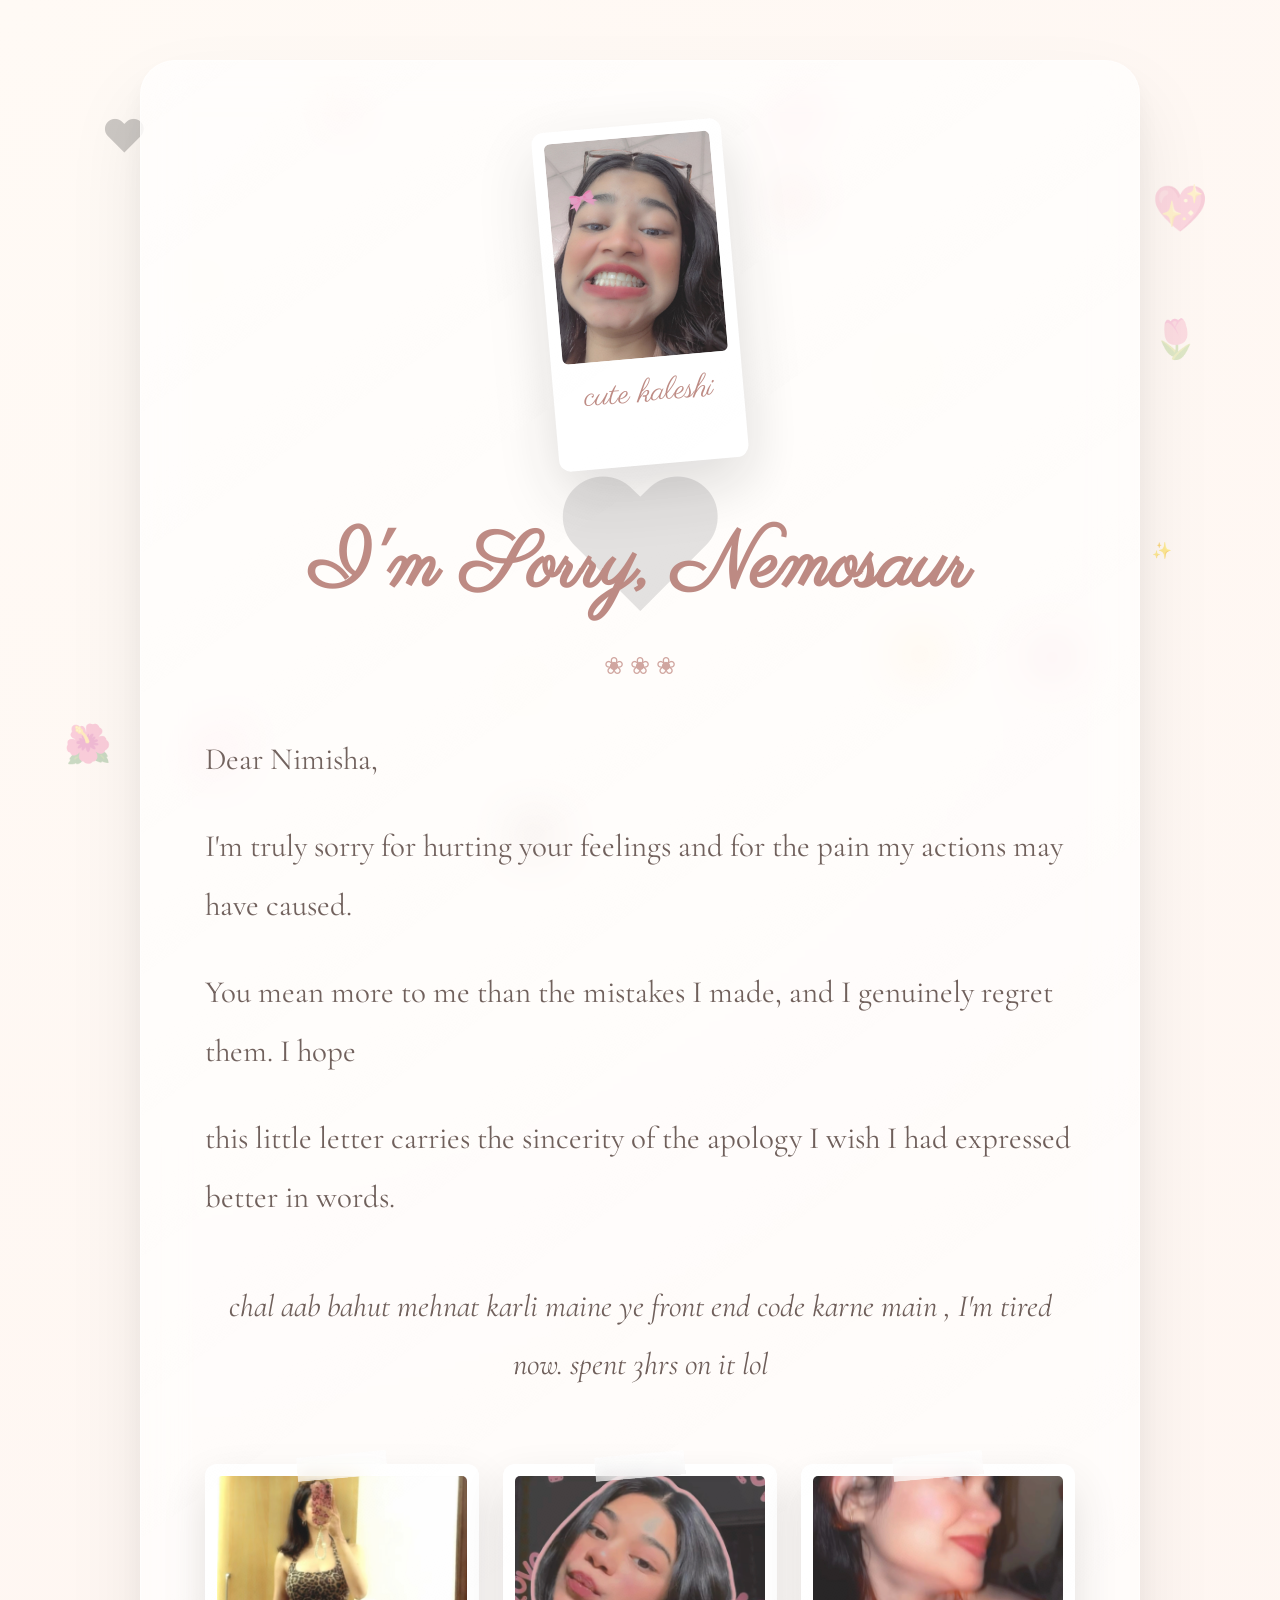
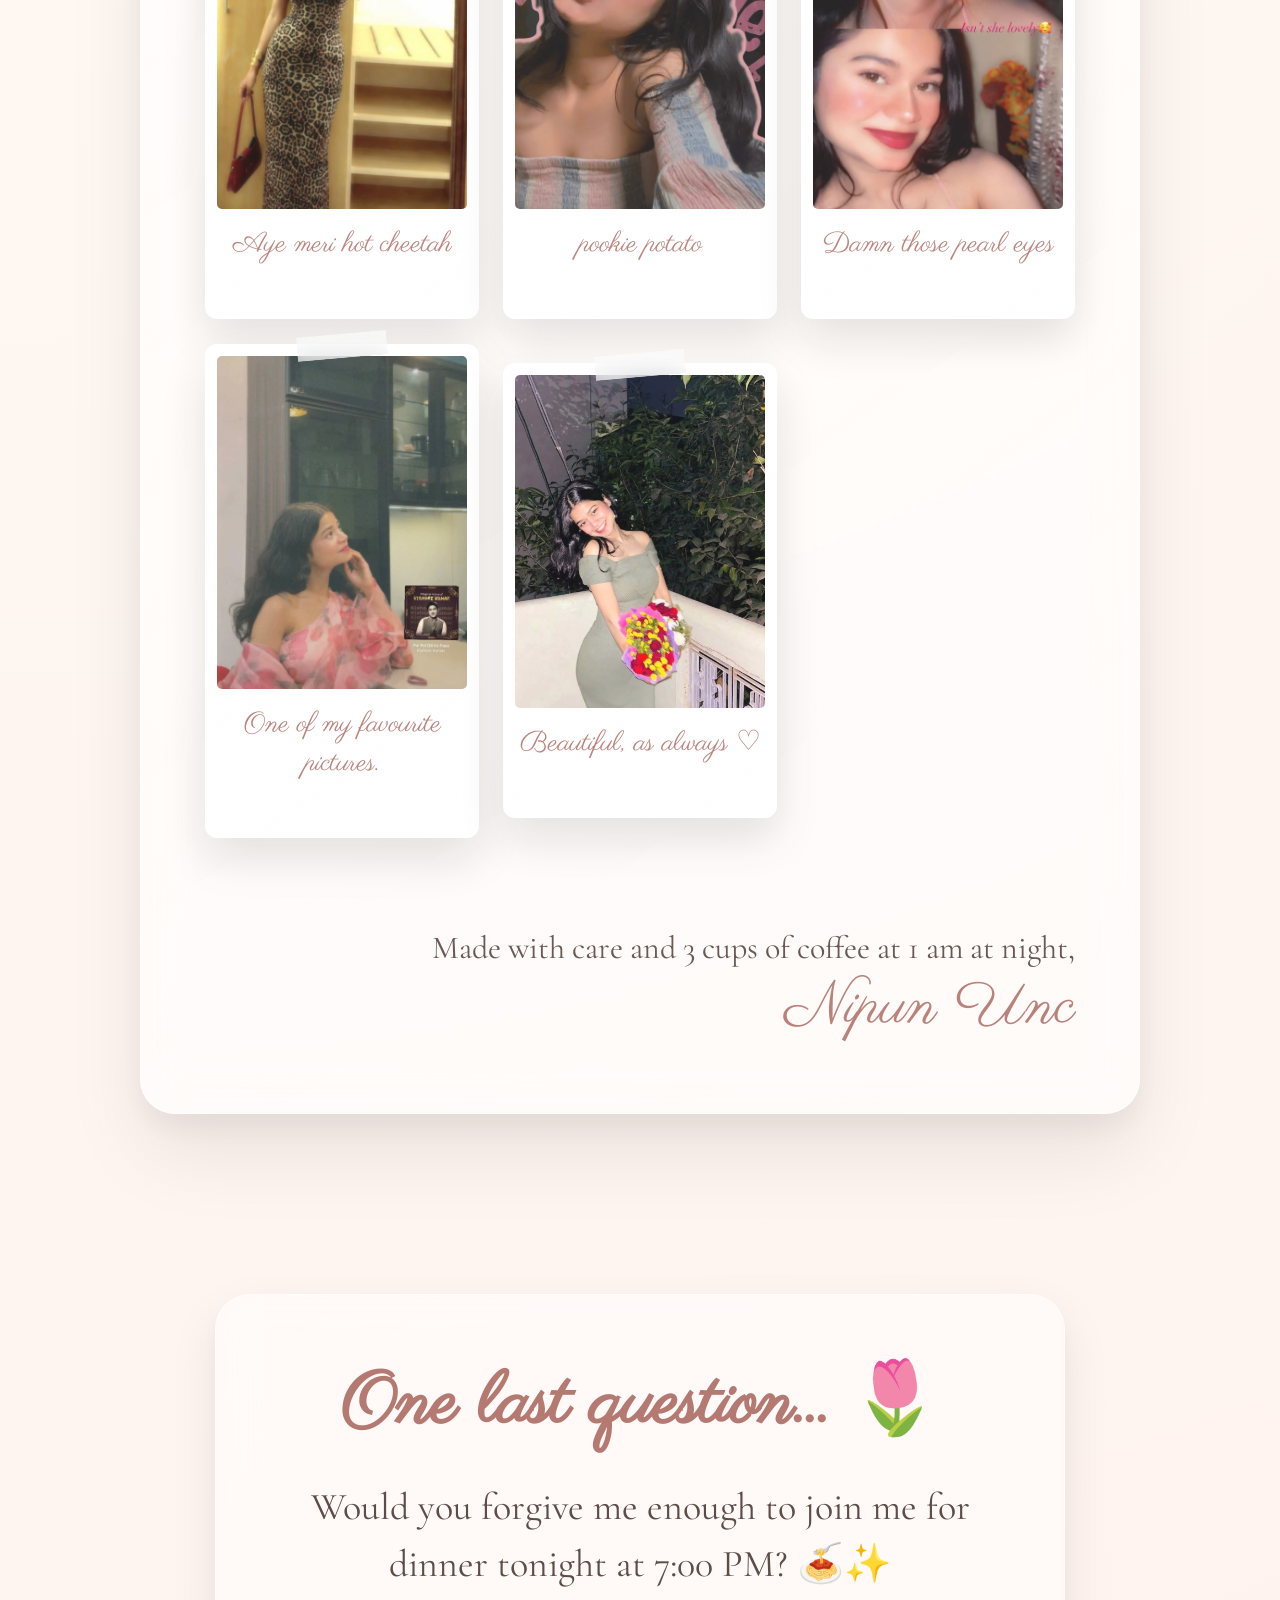
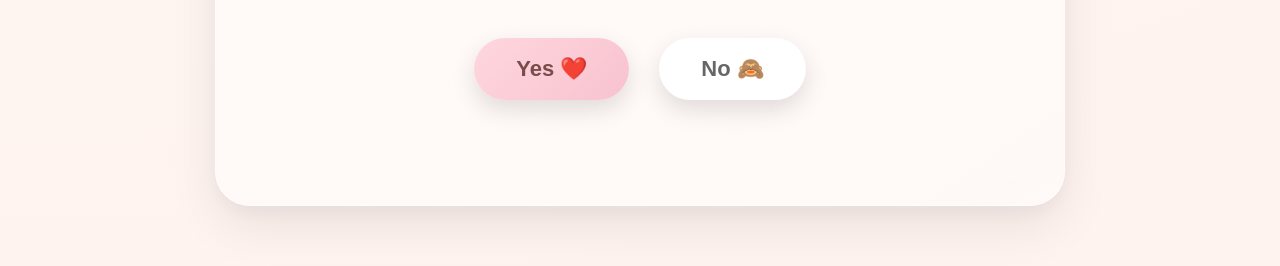
==== index.html @ d3ce477d "Rename Letter.html to index.html" ====
<!DOCTYPE html>
<html lang="en">

<head>
    <meta charset="UTF-8">
    <meta name="viewport" content="width=device-width, initial-scale=1.0">
    <title>I'm Sorry, Nimisha ❤️</title>

    <link rel="stylesheet" href="style.css">

    <!-- Google Fonts -->
    <link rel="preconnect" href="https://fonts.googleapis.com">
    <link rel="preconnect" href="https://fonts.gstatic.com" crossorigin>

    <link
        href="https://fonts.googleapis.com/css2?family=Parisienne&family=Cormorant+Garamond:wght@300;400;500;600&family=Inter:wght@300;400&display=swap"
        rel="stylesheet">
</head>

<body>

    <!-- Floating Hearts -->
    <div class="heart h1">❤️</div>
    <div class="heart h2">💖</div>
    <div class="heart h3">💕</div>
    <div class="heart h4">💗</div>
    <div class="heart h5">💞</div>
    <div class="heart h6">❤️</div>

    <!-- Floating Flowers -->
    <div class="flower f1">🌸</div>
    <div class="flower f2">🌷</div>
    <div class="flower f3">🌺</div>
    <div class="flower f4">🌼</div>
    <div class="flower f5">🌹</div>
    <div class="flower f6">🪷</div>

    <!-- Sparkles -->
    <div class="sparkle s1">✨</div>
    <div class="sparkle s2">✨</div>
    <div class="sparkle s3">✨</div>
    <div class="sparkle s4">✨</div>
    <div class="sparkle s5">✨</div>

    <div class="container">

        <div class="letter-card">

            <!-- Hero Polaroid -->
            <div class="cover-polaroid">
                <img src="photos/photo6.jpg" alt="Cover Photo">
                <span>cute kaleshi</span>
            </div>

            <!-- Animated Title -->
            <div class="title-wrapper">
                <div class="title-heart">❤️</div>
                <h1>I'm Sorry, Nemosaur</h1>
            </div>

            <div class="divider">❀ ❀ ❀</div>

            <!-- Letter -->
            <div class="letter">

                <p>Dear Nimisha,</p>

                <p>
                    I'm truly sorry for hurting your feelings and for the pain my actions may have caused.
                </p>

                <p>
                    You mean more to me than the mistakes I made, and I genuinely regret them. I hope
                </p>

                <p>
                    this little letter carries the sincerity of the apology I wish I had expressed better in words.
                </p>

                <p class="closing">
                    chal aab bahut mehnat karli maine ye front end code karne main , I'm tired now. spent 3hrs on it lol
                </p>

            </div>

            <!-- Memory Gallery -->
            <section class="gallery">

                <div class="photo rotate-left">
                    <div class="tape"></div>
                    <img src="photos/photo1.jpg" alt="Memory 1">
                    <p>Aye meri hot cheetah</p>
                </div>

                <div class="photo rotate-right">
                    <div class="tape"></div>
                    <img src="photos/photo2.jpg" alt="Memory 2">
                    <p>pookie potato</p>
                </div>

                <div class="photo rotate-left">
                    <div class="tape"></div>
                    <img src="photos/photo3.jpg" alt="Memory 3">
                    <p>Damn those pearl eyes</p>
                </div>

                <div class="photo rotate-right">
                    <div class="tape"></div>
                    <img src="photos/photo4.jpg" alt="Memory 4">
                    <p>One of my favourite pictures.</p>
                </div>

                <div class="photo rotate-left">
                    <div class="tape"></div>
                    <img src="photos/photo5.jpg" alt="Memory 5">
                    <p>Beautiful, as always ♡</p>
                </div>

            </section>

            <!-- Signature -->
            <div class="signature">
                <p>Made with care and 3 cups of coffee at 1 am at night,</p>
                <span>Nipun Unc</span>
            </div>

        </div>



    </div>

    <!-- Dinner Invite Section -->
    <section class="dinner-game">
        <h2>One last question... 🌷</h2>
        <p> Would you forgive me enough to join me for dinner tonight at 7:00 PM? 🍝✨ </p>
        <div class="game-buttons">

            <button id="yesBtn">Yes ❤️</button>
            <button id="noBtn">No 🙈</button>
        </div>
        <div id="responseMessage"></div>
    </section>

    <!-- JavaScript Effects -->
    <script>

        // Mouse trail hearts
        // document.addEventListener("mousemove", function(e){

        //     const heart = document.createElement("div");

        //     heart.className = "trail-heart";

        //     const hearts = ["❤️","💕","💖","💗","💞"];

        //     heart.innerHTML = hearts[Math.floor(Math.random() * hearts.length)];

        //     heart.style.left = e.pageX + "px";
        //     heart.style.top = e.pageY + "px";

        //     document.body.appendChild(heart);

        //     setTimeout(() => {
        //         heart.remove();
        //     }, 1500);

        // });


        // Stagger photo animations
        window.addEventListener("load", () => {

            const photos = document.querySelectorAll(".photo");

            photos.forEach((photo, index) => {
                photo.style.animationDelay = `${index * 0.35}s`;
            });

        });


        // Floating sparkles
        setInterval(() => {

            const sparkle = document.createElement("div");

            sparkle.className = "dynamic-sparkle";
            sparkle.innerHTML = "✨";

            sparkle.style.left = Math.random() * window.innerWidth + "px";
            sparkle.style.top = window.innerHeight + "px";

            sparkle.style.fontSize = (15 + Math.random() * 25) + "px";

            document.body.appendChild(sparkle);

            setTimeout(() => {
                sparkle.remove();
            }, 6000);

        }, 500);


        // Random floating hearts
        setInterval(() => {

            const heart = document.createElement("div");

            heart.className = "floating-heart";
            heart.innerHTML = "💖";

            heart.style.left = Math.random() * window.innerWidth + "px";
            heart.style.fontSize = (20 + Math.random() * 30) + "px";

            document.body.appendChild(heart);

            setTimeout(() => {
                heart.remove();
            }, 8000);

        }, 1200);


        // Random floating flowers
        setInterval(() => {

            const flower = document.createElement("div");

            flower.className = "floating-flower";

            const flowers = ["🌸", "🌷", "🌹", "🌺", "🪷", "🌼"];

            flower.innerHTML = flowers[Math.floor(Math.random() * flowers.length)];

            flower.style.left = Math.random() * window.innerWidth + "px";
            flower.style.fontSize = (20 + Math.random() * 25) + "px";

            document.body.appendChild(flower);

            setTimeout(() => {
                flower.remove();
            }, 10000);

        }, 1500);


        const noBtn = document.getElementById("noBtn");
        const yesBtn = document.getElementById("yesBtn");
        const response = document.getElementById("responseMessage");
        const dinnerGame = document.querySelector(".dinner-game");

        let yesScale = 1;

        const noMessages = [
            "Are you sure? 🥺",
            "Think again 😭",
            "The pasta is innocent 🍝",
            "Nice try 😌",
            "Almost got me 👀",
            "Nope 😭",
            "The answer is somewhere else ❤️"
        ];

        noBtn.addEventListener("mouseenter", () => {

            const gameRect = dinnerGame.getBoundingClientRect();

            const btnWidth = noBtn.offsetWidth;
            const btnHeight = noBtn.offsetHeight;

            const randomX = Math.random() * (gameRect.width - btnWidth - 40);
            const randomY = Math.random() * (gameRect.height - btnHeight - 40);

            noBtn.style.position = "absolute";
            noBtn.style.left = randomX + "px";
            noBtn.style.top = randomY + "px";

            const randomMessage =
                noMessages[Math.floor(Math.random() * noMessages.length)];

            noBtn.innerHTML = randomMessage;

            yesScale += 0.15;

            yesBtn.style.transform = `scale(${yesScale})`;

            if (yesScale > 2.2) {
                yesBtn.innerHTML = "YES ❤️🍝";
            }

            if (yesScale > 3) {
                yesBtn.innerHTML = "CLICK ME 😭❤️";
            }
        });

        yesBtn.addEventListener("click", () => {

            response.innerHTML = `
        <div style="
            font-family:Parisienne;
            font-size:clamp(42px,5vw,64px);
            color:#b47a72;
            line-height:1.4;
        ">
            Yay! ❤️<br>
            Dinner tonight at 7:00 PM it is 🍝✨
        </div>
    `;

            document.querySelector(".game-buttons").style.display = "none";
        });



    </script>

</body>

</html>
---- style.css ----
:root {
    --cream: #fffaf5;
    --beige: #f8efe9;
    --pink: #f6d8dc;
    --accent: #b47a72;
    --text: #5e4c47;
    --shadow: rgba(0, 0, 0, .12);
}

* {
    margin: 0;
    padding: 0;
    box-sizing: border-box;
}

html {
    scroll-behavior: smooth;
}

body {
    min-height: 100vh;
    padding: 60px 20px;
    overflow-x: hidden;
    font-family: 'Inter', sans-serif;

    background:
        radial-gradient(circle at top left, #fffaf5, #fef3ef),
        linear-gradient(135deg, #fffaf7, #fdf0eb);

    position: relative;
}

/* Paper texture */
body::before {
    content: "";
    position: fixed;
    inset: 0;
    background:
        radial-gradient(rgba(255, 255, 255, .4) 1px, transparent 1px);
    background-size: 16px 16px;
    opacity: .25;
    pointer-events: none;
    z-index: -1;
}

/* Main Container */
.container {
    display: flex;
    justify-content: center;
    align-items: center;
}

.letter-card {
    width: 100%;
    max-width: 1000px;
    padding: 90px 60px;
    border-radius: 35px;

    background: rgba(255, 255, 255, .58);
    backdrop-filter: blur(22px);

    border: 1px solid rgba(255, 255, 255, .55);

    box-shadow:
        0 40px 80px rgba(0, 0, 0, .08),
        0 15px 30px rgba(0, 0, 0, .05);

    position: relative;
    overflow: hidden;

    animation:
        fadeUp 1.3s ease,
        breathing 8s ease-in-out infinite;
}

/* Shimmer */
.letter-card::after {
    content: '';
    position: absolute;
    top: -200%;
    left: -200%;
    width: 400%;
    height: 400%;

    background:
        linear-gradient(120deg,
            transparent,
            rgba(255, 255, 255, .15),
            transparent);

    transform: rotate(25deg);

    animation: shimmer 12s linear infinite;
}

@keyframes shimmer {
    from {
        transform:
            translateX(-100%) rotate(25deg);
    }

    to {
        transform:
            translateX(100%) rotate(25deg);
    }
}

@keyframes breathing {

    0%,
    100% {
        transform: scale(1);
    }

    50% {
        transform: scale(1.01);
    }
}

.cover-polaroid {
    width: 190px;
    margin: auto;
    padding: 12px 12px 50px;

    background: white;
    border-radius: 12px;

    box-shadow:
        0 25px 60px rgba(0, 0, 0, .15);

    transform: rotate(-5deg);

    animation: coverFloat 6s ease-in-out infinite;
}

.cover-polaroid img {
    width: 100%;
    height: 240px;
    object-fit: cover;
    border-radius: 6px;
}

.cover-polaroid span {
    display: block;
    text-align: center;
    margin-top: 14px;
    font-family: 'Parisienne', cursive;
    font-size: 32px;
    color: var(--accent);
}

@keyframes coverFloat {

    0%,
    100% {
        transform:
            rotate(-5deg) translateY(0);
    }

    50% {
        transform:
            rotate(-5deg) translateY(-18px);
    }
}

/* Title */

.title-wrapper {
    position: relative;
    display: flex;
    justify-content: center;
    align-items: center;
}

.title-heart {
    position: absolute;
    font-size: 180px;
    opacity: .12;
    z-index: -1;
    animation: heartbeat 2s infinite;
}

h1 {
    text-align: center;
    margin-top: 50px;

    font-size: 78px;

    font-family: 'Parisienne', cursive;

    color: var(--accent);

    animation: titleReveal 2s ease;
}

@keyframes titleReveal {
    from {
        opacity: 0;
        letter-spacing: 18px;
        transform: translateY(40px);
    }

    to {
        opacity: 1;
        letter-spacing: normal;
        transform: translateY(0);
    }
}

@keyframes heartbeat {

    0%,
    100% {
        transform: scale(1);
    }

    20% {
        transform: scale(1.15);
    }

    40% {
        transform: scale(1);
    }

    60% {
        transform: scale(1.25);
    }

    80% {
        transform: scale(1);
    }
}

.divider {
    text-align: center;
    margin: 30px 0 50px;
    color: #ca9a93;
    font-size: 24px;
}

/* Letter */

.letter {
    font-family: 'Cormorant Garamond', serif;
    font-size: 31px;
    line-height: 1.9;
    color: var(--text);
}

.letter p {
    margin-bottom: 28px;
}

.closing {
    text-align: center;
    font-style: italic;
    margin-top: 50px;
}

/* Gallery */

.gallery {
    margin-top: 110px;
    display: flex;
    flex-wrap: wrap;
    justify-content: center;
    gap: 50px;
}

.photo {
    width: 260px;
    padding: 12px 12px 55px;

    background: white;
    border-radius: 12px;

    position: relative;

    box-shadow:
        0 20px 45px rgba(0, 0, 0, .12);

    transform-style: preserve-3d;
    perspective: 1000px;

    opacity: 0;

    animation:
        photoEntry 1s forwards,
        float 5s ease-in-out infinite;
}

.photo img {
    width: 100%;
    height: 320px;
    object-fit: cover;
    border-radius: 5px;
}

.photo p {
    text-align: center;
    margin-top: 16px;

    font-family: 'Parisienne', cursive;
    font-size: 28px;
    color: var(--accent);
}

.rotate-left {
    transform: rotate(-8deg);
}

.rotate-right {
    transform: rotate(8deg);
}

.photo:hover {
    transform:
        rotateY(15deg) rotateX(8deg) scale(1.1) translateY(-20px);

    z-index: 100;

    box-shadow:
        0 45px 80px rgba(0, 0, 0, .25);
}

.tape {
    position: absolute;
    width: 90px;
    height: 24px;

    background:
        rgba(255, 255, 255, .6);

    top: -10px;
    left: 50%;

    transform:
        translateX(-50%) rotate(-5deg);

    backdrop-filter: blur(10px);
}

@keyframes photoEntry {
    from {
        opacity: 0;
        transform:
            translateY(80px) scale(.8);
    }

    to {
        opacity: 1;
        transform:
            translateY(0) scale(1);
    }
}

@keyframes float {

    0%,
    100% {
        transform: translateY(0);
    }

    50% {
        transform: translateY(-12px);
    }
}

/* Signature */

.signature {
    margin-top: 90px;
    text-align: right;
}

.signature p {
    font-family: 'Cormorant Garamond', serif;
    font-size: 32px;
    color: var(--text);
}

.signature span {
    font-family: 'Parisienne', cursive;
    font-size: 60px;
    color: var(--accent);
}

/* Fixed Hearts */

.heart {
    position: fixed;
    opacity: .2;
    font-size: 45px;
    animation: pulse 4s infinite;
    pointer-events: none;
}

.h1 {
    left: 8%;
    top: 12%;
}

.h2 {
    left: 90%;
    top: 20%;
}

.h3 {
    left: 15%;
    top: 80%;
}

.h4 {
    left: 80%;
    top: 70%;
}

.h5 {
    left: 60%;
    top: 10%;
}

.h6 {
    left: 40%;
    top: 90%;
}

@keyframes pulse {

    0%,
    100% {
        transform: scale(1);
    }

    50% {
        transform: scale(1.3);
    }
}

/* Fixed Flowers */

.flower {
    position: fixed;
    opacity: .25;
    font-size: 38px;
    pointer-events: none;
    animation: flowerSpin 12s linear infinite;
}

.f1 {
    top: 10%;
    left: 25%;
}

.f2 {
    top: 35%;
    left: 90%;
}

.f3 {
    top: 80%;
    left: 5%;
}

.f4 {
    top: 70%;
    left: 70%;
}

.f5 {
    top: 20%;
    left: 60%;
}

.f6 {
    top: 90%;
    left: 40%;
}

@keyframes flowerSpin {
    from {
        transform: rotate(0deg);
    }

    to {
        transform: rotate(360deg);
    }
}

/* Sparkles */

.sparkle {
    position: fixed;
    opacity: .5;
    animation: sparklePulse 3s infinite;
    pointer-events: none;
}

.s1 {
    left: 15%;
    top: 30%;
}

.s2 {
    left: 70%;
    top: 40%;
}

.s3 {
    left: 90%;
    top: 60%;
}

.s4 {
    left: 40%;
    top: 75%;
}

.s5 {
    left: 25%;
    top: 10%;
}

@keyframes sparklePulse {

    0%,
    100% {
        transform: scale(.5);
        opacity: .2;
    }

    50% {
        transform: scale(1.6);
        opacity: 1;
    }
}

/* JS Generated Elements */

.trail-heart {
    position: absolute;
    pointer-events: none;
    transform: translate(-50%, -50%);
    z-index: 99999;
    animation: heartTrail 1.5s linear forwards;
}

@keyframes heartTrail {
    from {
        opacity: 1;
    }

    to {
        opacity: 0;
        transform:
            translate(-50%, -180px) scale(2) rotate(180deg);
    }
}

.floating-heart {
    position: fixed;
    bottom: -60px;
    pointer-events: none;
    animation: floatHeart 8s linear forwards;
}

@keyframes floatHeart {
    from {
        opacity: 0;
        transform: translateY(0) rotate(0deg);
    }

    20% {
        opacity: 1;
    }

    to {
        opacity: 0;
        transform:
            translateY(-120vh) translateX(120px) rotate(360deg);
    }
}

.floating-flower {
    position: fixed;
    bottom: -60px;
    pointer-events: none;
    animation: flowerRise 10s linear forwards;
}

@keyframes flowerRise {
    from {
        opacity: 0;
    }

    20% {
        opacity: 1;
    }

    to {
        opacity: 0;
        transform:
            translateY(-120vh) translateX(-100px) rotate(720deg);
    }
}

.dynamic-sparkle {
    position: fixed;
    pointer-events: none;
    animation: sparkleRise 6s linear forwards;
}

@keyframes sparkleRise {
    from {
        opacity: 0;
        transform: scale(.5);
    }

    20% {
        opacity: 1;
    }

    to {
        opacity: 0;
        transform:
            translateY(-120vh) scale(2) rotate(360deg);
    }
}

@keyframes fadeUp {
    from {
        opacity: 0;
        transform: translateY(40px);
    }

    to {
        opacity: 1;
        transform: translateY(0);
    }
}

/* Mobile */

@media(max-width:768px) {

    .letter-card {
        padding: 55px 28px;
    }

    h1 {
        font-size: 52px;
    }

    .title-heart {
        font-size: 120px;
    }

    .letter {
        font-size: 24px;
    }

    .gallery {
        gap: 30px;
    }

    .photo {
        width: 100%;
        max-width: 300px;
    }

    .signature span {
        font-size: 46px;
    }
}

```css
/* =========================================
   UNIVERSAL MOBILE OPTIMIZATION
========================================= */

html {
    -webkit-text-size-adjust: 100%;
    text-size-adjust: 100%;
}

body {
    min-height: 100dvh;
    overflow-x: hidden;
}

/* Fluid typography */

h1 {
    font-size: clamp(42px, 9vw, 78px);
}

.title-heart {
    font-size: clamp(100px, 28vw, 180px);
}

.letter {
    font-size: clamp(22px, 4vw, 31px);
}

.signature p {
    font-size: clamp(24px, 4vw, 32px);
}

.signature span {
    font-size: clamp(40px, 8vw, 60px);
}

/* Prevent horizontal scrolling */

img {
    max-width: 100%;
    display: block;
}

/* Responsive letter card */

.letter-card {
    width: min(100%, 1000px);
    padding: clamp(28px, 5vw, 90px);
    border-radius: clamp(20px, 4vw, 35px);
}

/* Responsive cover image */

.cover-polaroid {
    width: min(75vw, 190px);
}

.cover-polaroid img {
    height: auto;
    aspect-ratio: 3/4;
}

/* Responsive gallery */

.gallery {
    display: grid;
    grid-template-columns:
        repeat(auto-fit, minmax(220px, 1fr));
    gap: 24px;
    margin-top: 70px;
}

.photo {
    width: 100%;
    max-width: 320px;
    margin: auto;
}

.photo img {
    aspect-ratio: 3/4;
    height: auto;
}

/* Disable expensive hover effects on touch devices */

@media (hover:none) {

    .photo:hover {
        transform: none;
        box-shadow:
            0 20px 45px rgba(0, 0, 0, .12);
    }
}

/* Small phones */

@media (max-width:480px) {

    body {
        padding: 20px 12px;
    }

    .letter-card {
        padding: 30px 18px;
    }

    .divider {
        margin: 20px 0 30px;
    }

    .gallery {
        grid-template-columns: 1fr;
        gap: 20px;
    }

    .heart,
    .flower,
    .sparkle {
        font-size: 24px;
    }

    .cover-polaroid {
        width: 160px;
    }
}

/* Tablets */

@media (min-width:768px) and (max-width:1024px) {

    .gallery {
        grid-template-columns:
            repeat(2, 1fr);
    }
}

/* Reduce animation load on mobile */

@media (max-width:768px) {

    .heart {
        animation-duration: 6s;
    }

    .flower {
        animation-duration: 16s;
    }

    .sparkle {
        animation-duration: 5s;
    }

    .floating-heart,
    .floating-flower,
    .dynamic-sparkle {
        animation-duration: 10s;
    }
}

/* Respect accessibility settings */

@media (prefers-reduced-motion: reduce) {

    *,
    *::before,
    *::after {
        animation: none !important;
        transition: none !important;
    }
}

/* ==========================
   DINNER GAME SECTION
========================== */

.dinner-game {
    margin-top: 180px;
    padding: 60px 40px;

    width: 100%;
    max-width: 850px;

    margin-left: auto;
    margin-right: auto;

    display: flex;
    flex-direction: column;
    align-items: center;
    justify-content: center;

    text-align: center;

    background: rgba(255, 255, 255, 0.45);
    backdrop-filter: blur(20px);

    border: 1px solid rgba(255, 255, 255, 0.5);
    border-radius: 35px;

    box-shadow:
        0 20px 50px rgba(0, 0, 0, 0.08),
        0 8px 20px rgba(0, 0, 0, 0.04);

    position: relative;
    overflow: hidden;
}

/* Shimmer animation */
.dinner-game::before {
    content: '';
    position: absolute;
    top: -150%;
    left: -150%;

    width: 300%;
    height: 300%;

    background:
        linear-gradient(120deg,
            transparent,
            rgba(255, 255, 255, 0.2),
            transparent);

    transform: rotate(25deg);

    animation: dinnerShimmer 10s linear infinite;
}

@keyframes dinnerShimmer {
    from {
        transform:
            translateX(-100%) rotate(25deg);
    }

    to {
        transform:
            translateX(100%) rotate(25deg);
    }
}

.dinner-game h2 {
    font-family: 'Parisienne', cursive;
    font-size: clamp(52px, 6vw, 72px);

    color: #b47a72;

    margin-bottom: 25px;

    z-index: 2;
}

.dinner-game p {
    max-width: 700px;

    margin-bottom: 45px;

    font-family: 'Cormorant Garamond', serif;
    font-size: clamp(28px, 3vw, 38px);
    line-height: 1.5;

    color: #5e4c47;

    z-index: 2;
}

.game-buttons {
    display: flex;
    justify-content: center;
    align-items: center;
    gap: 30px;
    flex-wrap: wrap;

    z-index: 2;
}

.game-buttons button {
    border: none;
    outline: none;

    padding: 18px 42px;

    border-radius: 999px;

    font-size: 22px;
    font-weight: 600;

    cursor: pointer;

    transition:
        transform .3s ease,
        box-shadow .3s ease;

    box-shadow:
        0 10px 25px rgba(0, 0, 0, .12);
}

#yesBtn {
    background: linear-gradient(135deg,
            #ffd7de,
            #f7c2cf);

    color: #7a4d4d;
}

#yesBtn:hover {
    transform: scale(1.08);

    box-shadow:
        0 18px 35px rgba(247, 194, 207, .45);
}

#noBtn {
    background: white;
    color: #666;
}

#noBtn:hover {
    transform: scale(1.05);
}

#responseMessage {
    margin-top: 45px;

    font-family: 'Parisienne', cursive;
    font-size: clamp(40px, 5vw, 58px);

    color: #b47a72;

    text-align: center;

    max-width: 850px;

    line-height: 1.4;

    animation: fadeIn .8s ease;

    z-index: 2;
}

@keyframes fadeIn {
    from {
        opacity: 0;
        transform: translateY(20px);
    }

    to {
        opacity: 1;
        transform: translateY(0);
    }
}

/* ==========================
   MOBILE OPTIMIZATION
========================== */

@media(max-width:768px) {

    .dinner-game {
        margin-top: 120px;
        padding: 40px 25px;
    }

    .game-buttons {
        gap: 18px;
    }

    .game-buttons button {
        width: 100%;
        max-width: 220px;

        padding: 16px 20px;

        font-size: 18px;
    }

    #responseMessage {
        margin-top: 30px;
    }
}


.dinner-game {
    position: relative;
}

#noBtn {
    position: relative;
    transition: left .25s ease, top .25s ease, transform .3s ease;
}

#yesBtn {
    transform-origin: center;
    transition: transform .35s ease, box-shadow .35s ease;
}

#yesBtn:hover {
    box-shadow: 0 20px 45px rgba(247, 194, 207, .55);
}

#noBtn {
    z-index: 100;
}
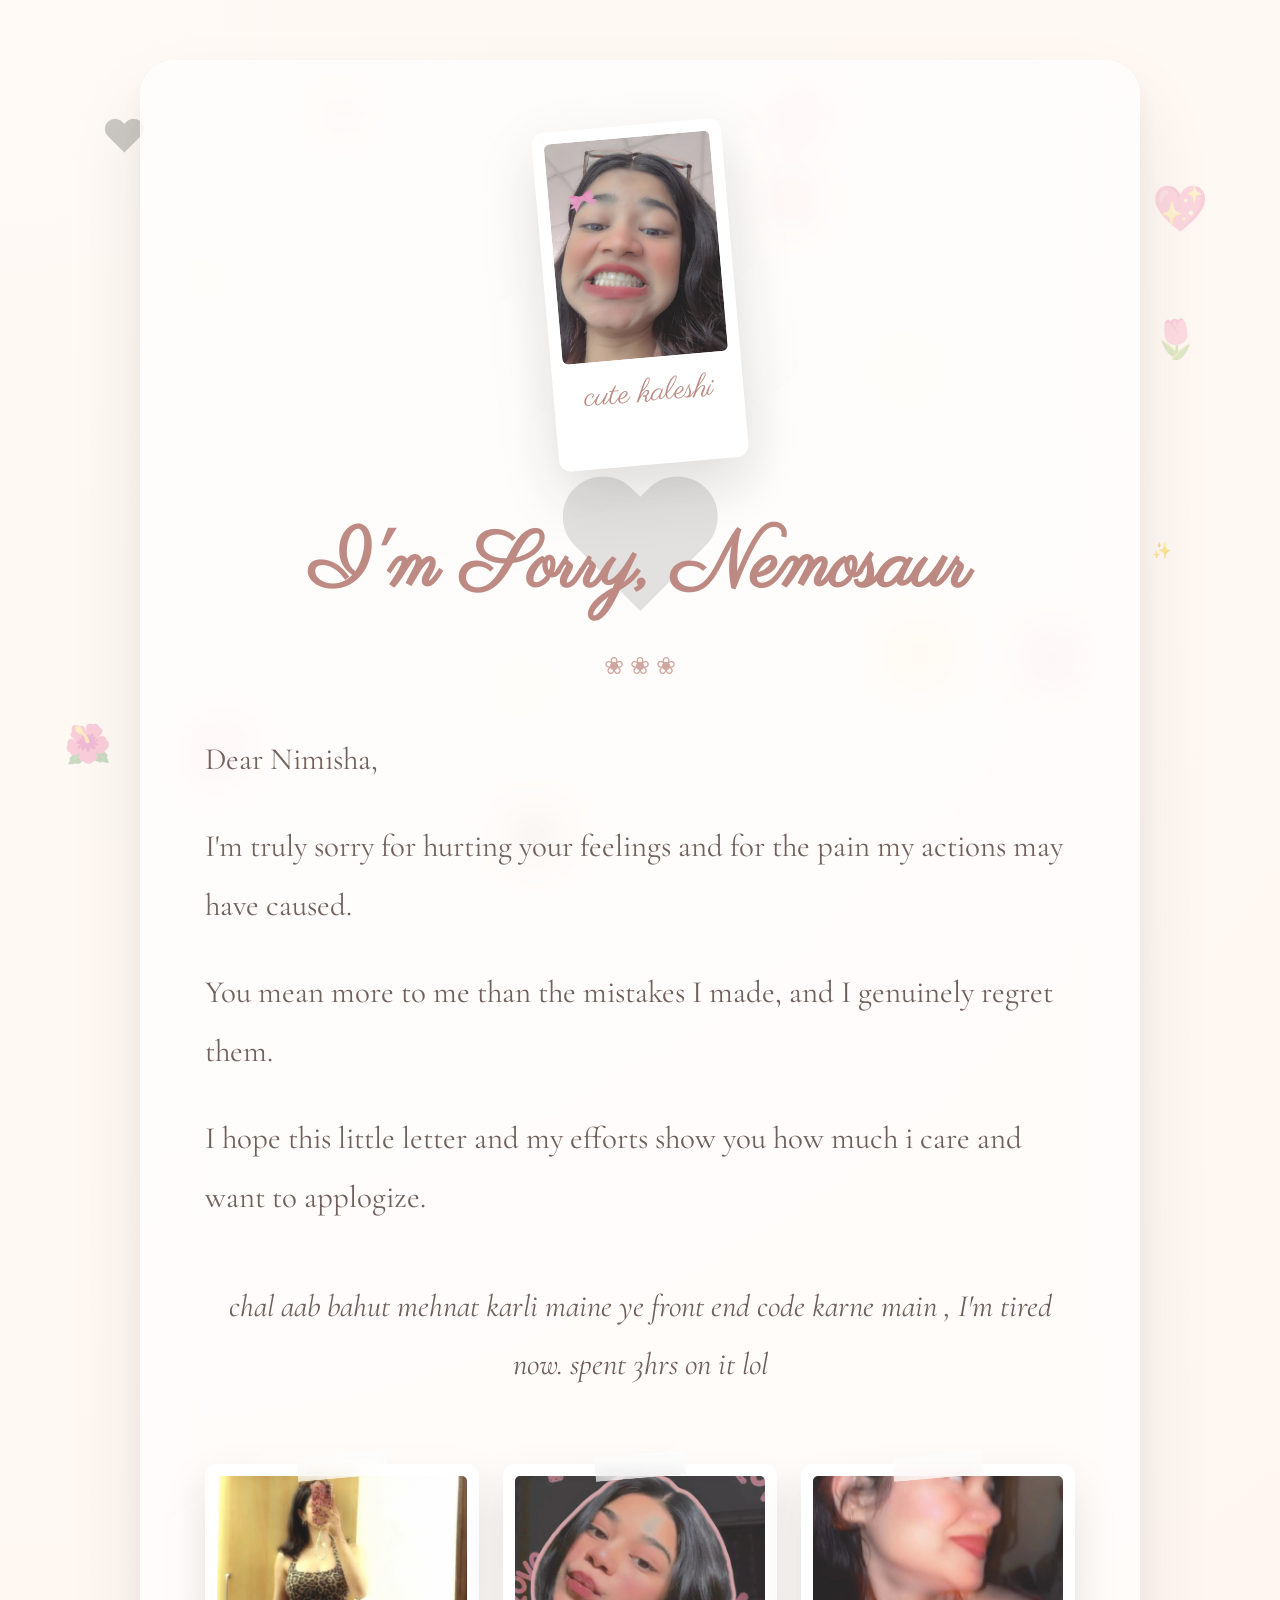
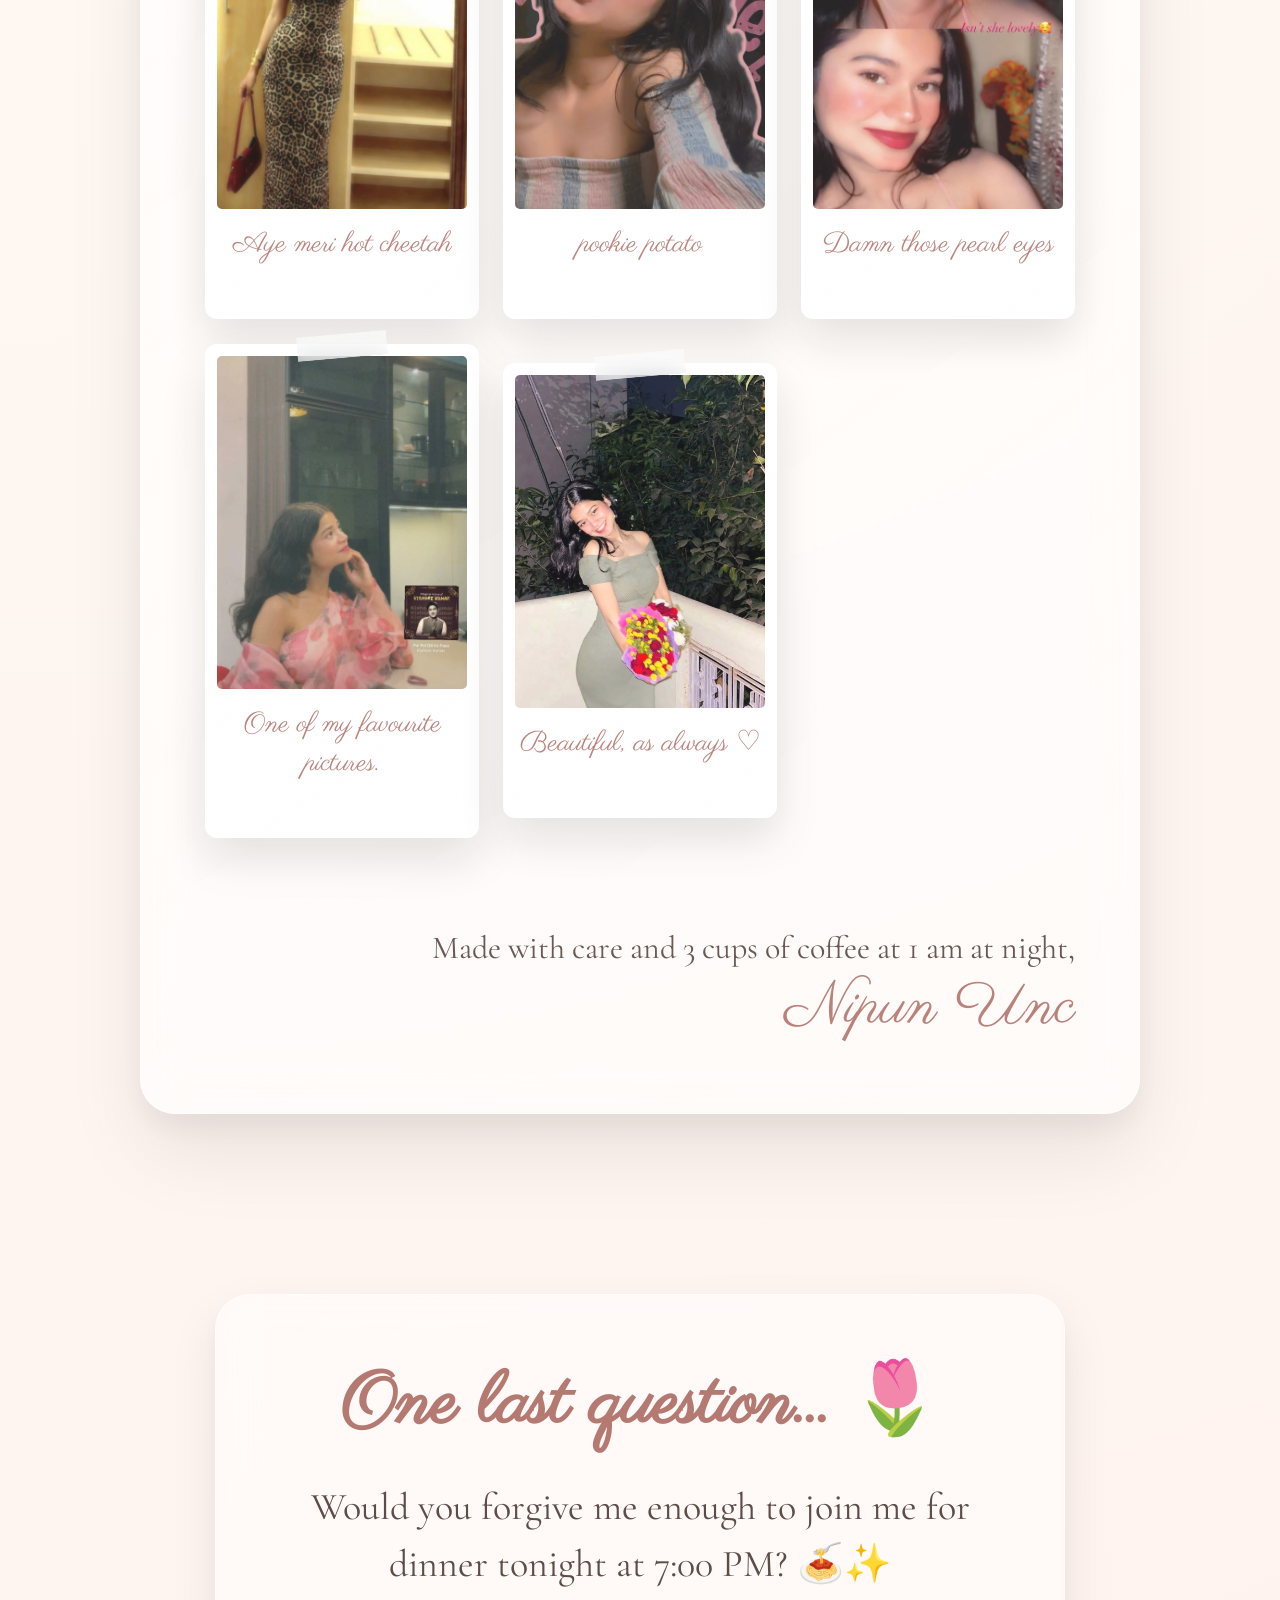
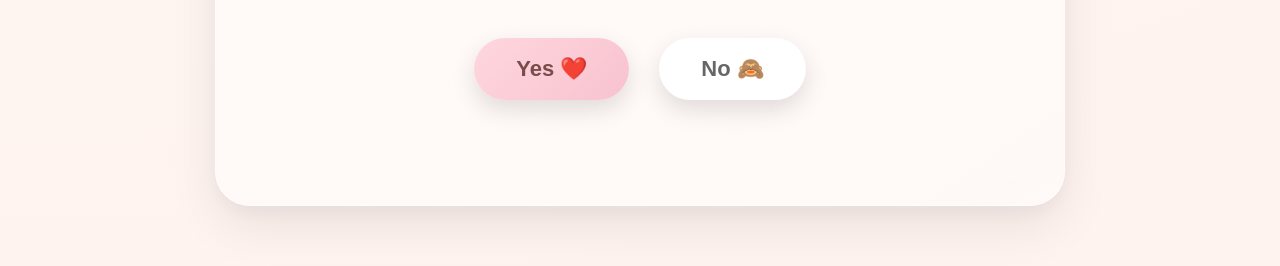
==== commit 3cd42280: "Update index.html" ====
--- a/index.html
+++ b/index.html
@@ -70,11 +70,11 @@
                 </p>
 
                 <p>
-                    You mean more to me than the mistakes I made, and I genuinely regret them. I hope
+                    You mean more to me than the mistakes I made, and I genuinely regret them. 
                 </p>
 
                 <p>
-                    this little letter carries the sincerity of the apology I wish I had expressed better in words.
+                   I hope this little letter and my efforts show you how much i care and want to applogize.
                 </p>
 
                 <p class="closing">
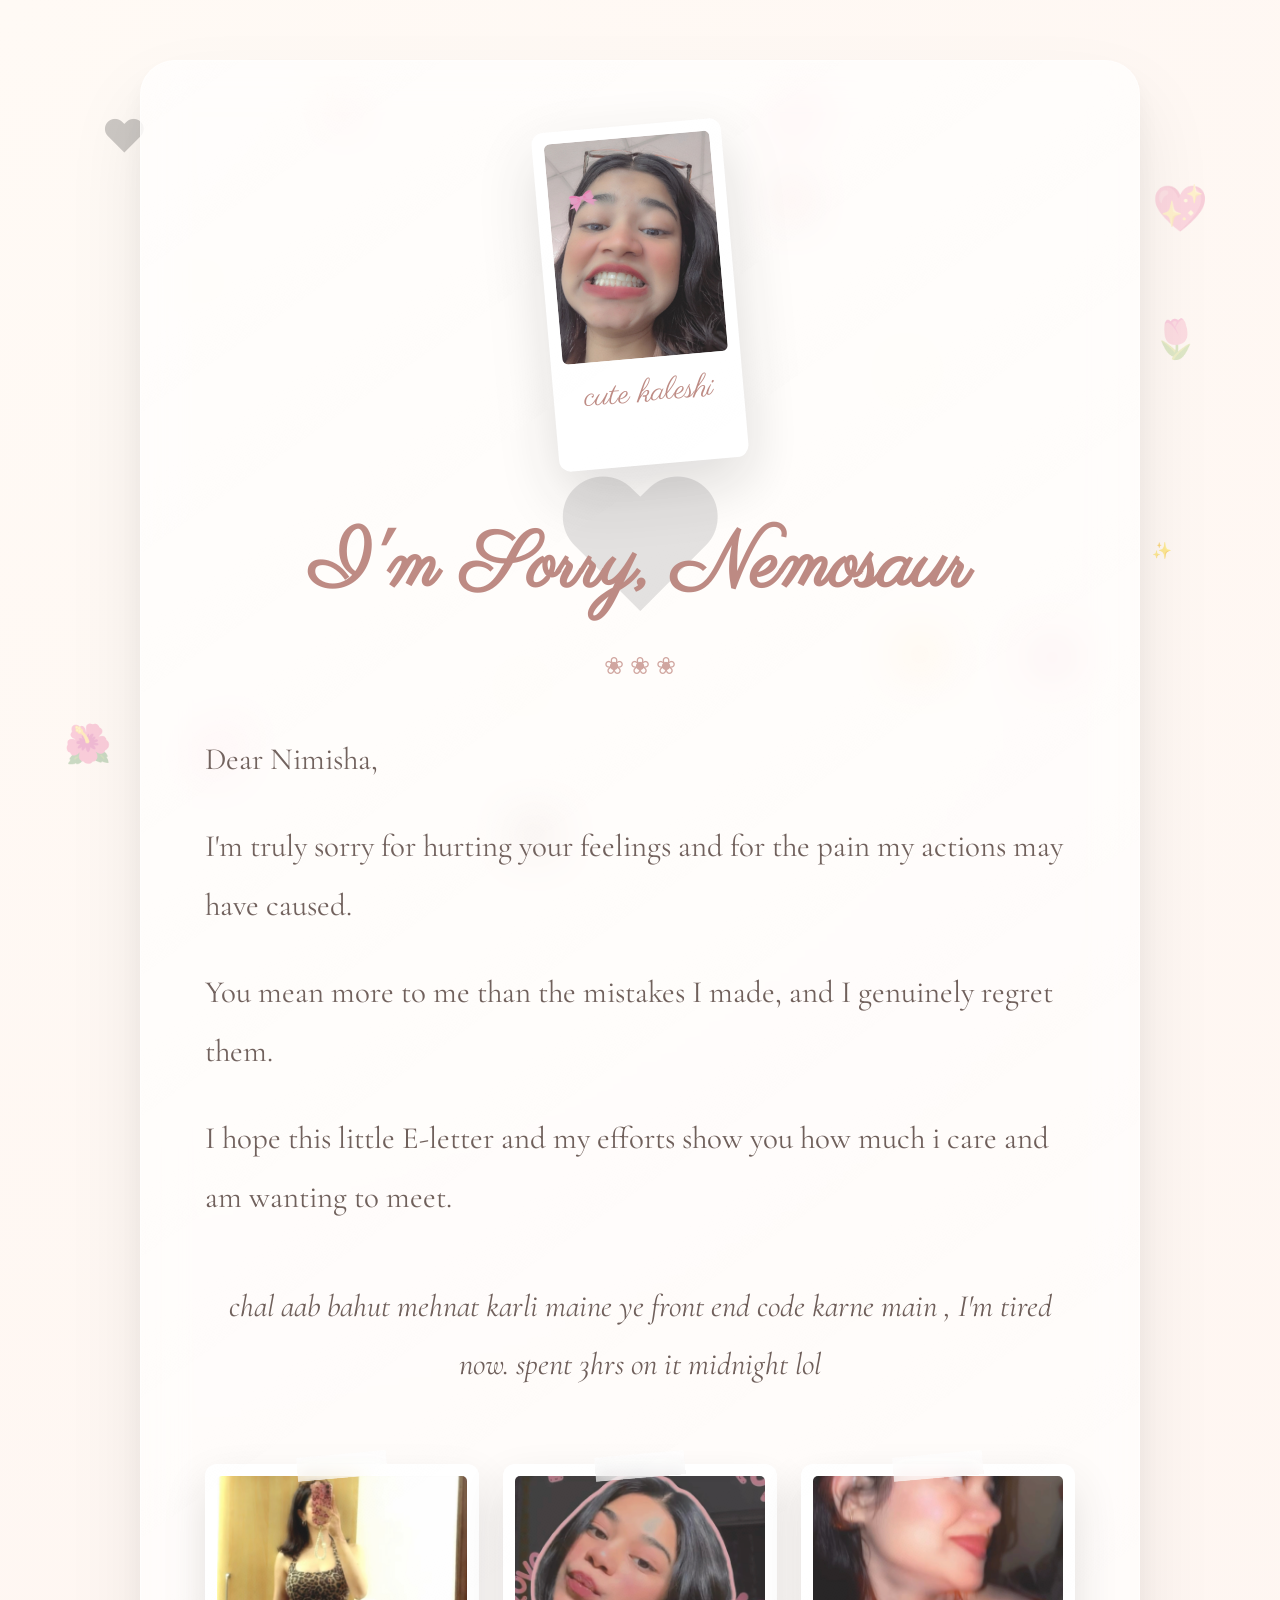
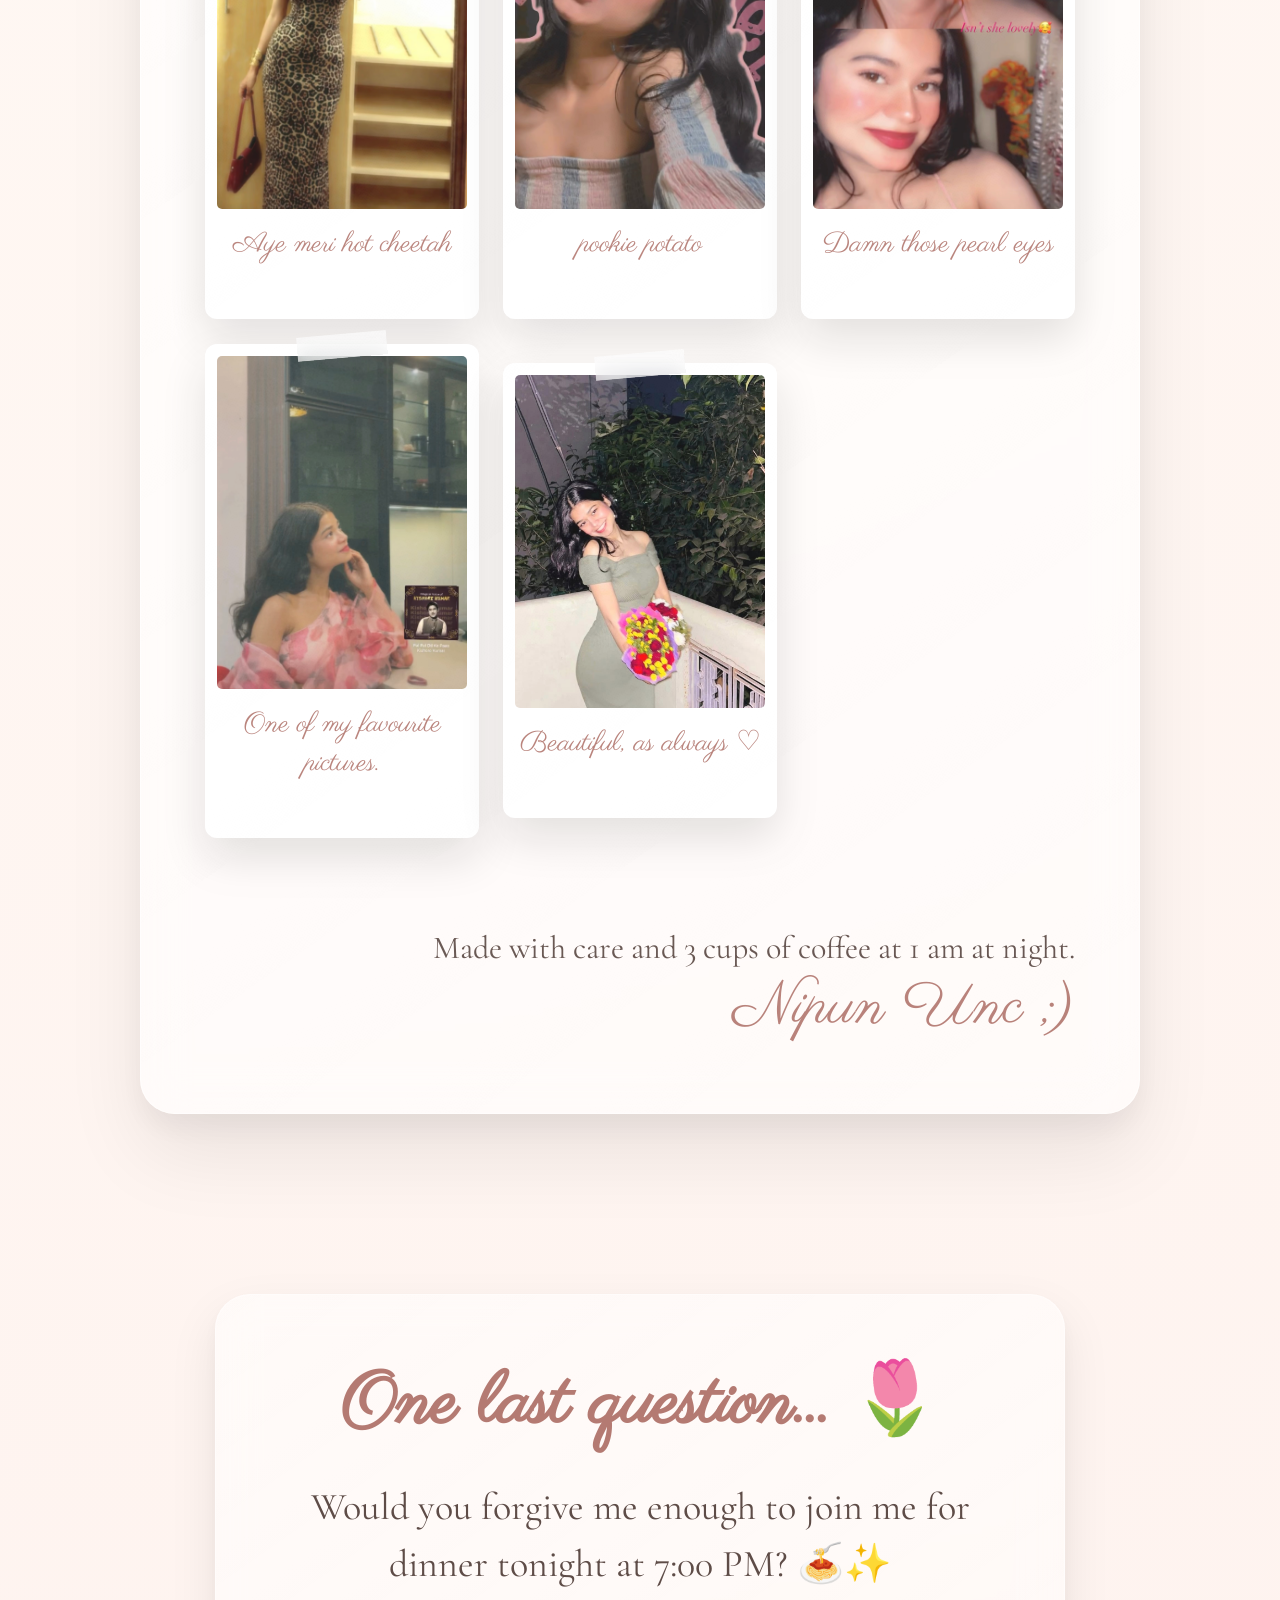
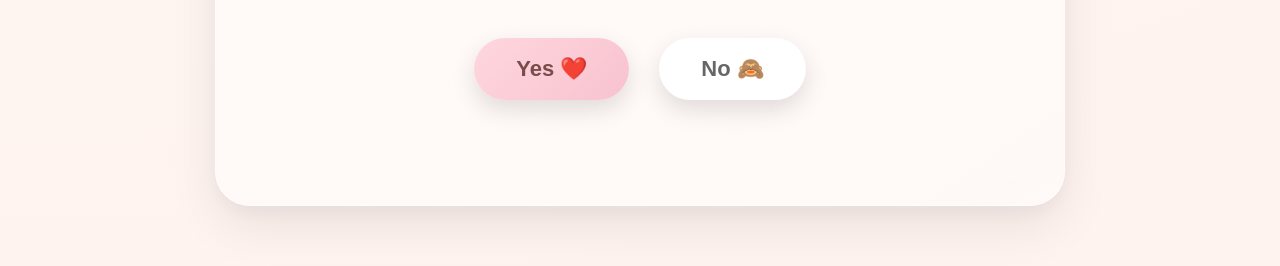
==== commit 762d90a1: "Update index.html" ====
--- a/index.html
+++ b/index.html
@@ -74,11 +74,11 @@
                 </p>
 
                 <p>
-                   I hope this little letter and my efforts show you how much i care and want to applogize.
+                   I hope this little E-letter and my efforts show you how much i care and am wanting to meet.
                 </p>
 
                 <p class="closing">
-                    chal aab bahut mehnat karli maine ye front end code karne main , I'm tired now. spent 3hrs on it lol
+                    chal aab bahut mehnat karli maine ye front end code karne main , I'm tired now. spent 3hrs on it midnight lol
                 </p>
 
             </div>
@@ -120,8 +120,8 @@
 
             <!-- Signature -->
             <div class="signature">
-                <p>Made with care and 3 cups of coffee at 1 am at night,</p>
-                <span>Nipun Unc</span>
+                <p>Made with care and 3 cups of coffee at 1 am at night.</p>
+                <span>Nipun Unc &#59;)</span>
             </div>
 
         </div>
@@ -244,59 +244,80 @@
 
         }, 1500);
 
-
-        const noBtn = document.getElementById("noBtn");
-        const yesBtn = document.getElementById("yesBtn");
-        const response = document.getElementById("responseMessage");
-        const dinnerGame = document.querySelector(".dinner-game");
-
-        let yesScale = 1;
-
-        const noMessages = [
-            "Are you sure? 🥺",
-            "Think again 😭",
-            "The pasta is innocent 🍝",
-            "Nice try 😌",
-            "Almost got me 👀",
-            "Nope 😭",
-            "The answer is somewhere else ❤️"
-        ];
-
-        noBtn.addEventListener("mouseenter", () => {
-
-            const gameRect = dinnerGame.getBoundingClientRect();
-
-            const btnWidth = noBtn.offsetWidth;
-            const btnHeight = noBtn.offsetHeight;
-
-            const randomX = Math.random() * (gameRect.width - btnWidth - 40);
-            const randomY = Math.random() * (gameRect.height - btnHeight - 40);
-
-            noBtn.style.position = "absolute";
-            noBtn.style.left = randomX + "px";
-            noBtn.style.top = randomY + "px";
-
-            const randomMessage =
-                noMessages[Math.floor(Math.random() * noMessages.length)];
-
-            noBtn.innerHTML = randomMessage;
-
-            yesScale += 0.15;
-
-            yesBtn.style.transform = `scale(${yesScale})`;
-
-            if (yesScale > 2.2) {
-                yesBtn.innerHTML = "YES ❤️🍝";
-            }
-
-            if (yesScale > 3) {
-                yesBtn.innerHTML = "CLICK ME 😭❤️";
-            }
-        });
-
-        yesBtn.addEventListener("click", () => {
-
-            response.innerHTML = `
+        //dinner game section
+
+
+const noBtn = document.getElementById("noBtn");
+const yesBtn = document.getElementById("yesBtn");
+const response = document.getElementById("responseMessage");
+const dinnerGame = document.querySelector(".dinner-game");
+
+let yesScale = 1;
+
+const noMessages = [
+    "Are you sure? 🥺",
+    "Think again 😭",
+    "The pasta is innocent 🍝",
+    "Nice try 😌",
+    "Almost got me 👀",
+    "Nope 😭",
+    "The answer is somewhere else ❤️"
+];
+
+function moveNoButton(e) {
+
+    // Prevent actual click on mobile
+    if(e) e.preventDefault();
+
+    const gameRect = dinnerGame.getBoundingClientRect();
+
+    const btnWidth = noBtn.offsetWidth;
+    const btnHeight = noBtn.offsetHeight;
+
+    const randomX =
+        Math.random() * (gameRect.width - btnWidth - 20);
+
+    const randomY =
+        Math.random() * (gameRect.height - btnHeight - 20);
+
+    noBtn.style.position = "absolute";
+    noBtn.style.left = randomX + "px";
+    noBtn.style.top = randomY + "px";
+
+    const randomMessage =
+        noMessages[Math.floor(Math.random() * noMessages.length)];
+
+    noBtn.innerHTML = randomMessage;
+
+    // Increase YES size every escape
+    yesScale += 0.15;
+
+    yesBtn.style.transform = `scale(${yesScale})`;
+
+    if (yesScale > 2) {
+        yesBtn.innerHTML = "YES ❤️🍝";
+    }
+
+    if (yesScale > 3) {
+        yesBtn.innerHTML = "CLICK ME ❤️";
+    }
+}
+
+/* Desktop */
+noBtn.addEventListener("mouseenter", moveNoButton);
+
+/* Mobile */
+noBtn.addEventListener("touchstart", moveNoButton);
+
+/* Extra protection */
+noBtn.addEventListener("click", function(e){
+    e.preventDefault();
+    moveNoButton(e);
+});
+
+yesBtn.addEventListener("click", () => {
+
+    response.innerHTML = `
         <div style="
             font-family:Parisienne;
             font-size:clamp(42px,5vw,64px);
@@ -304,12 +325,12 @@
             line-height:1.4;
         ">
             Yay! ❤️<br>
-            Dinner tonight at 7:00 PM it is 🍝✨
+            Dinner tonight at 8:30 PM it is 🍝✨
         </div>
     `;
 
-            document.querySelector(".game-buttons").style.display = "none";
-        });
+    document.querySelector(".game-buttons").style.display = "none";
+});
 
 
 
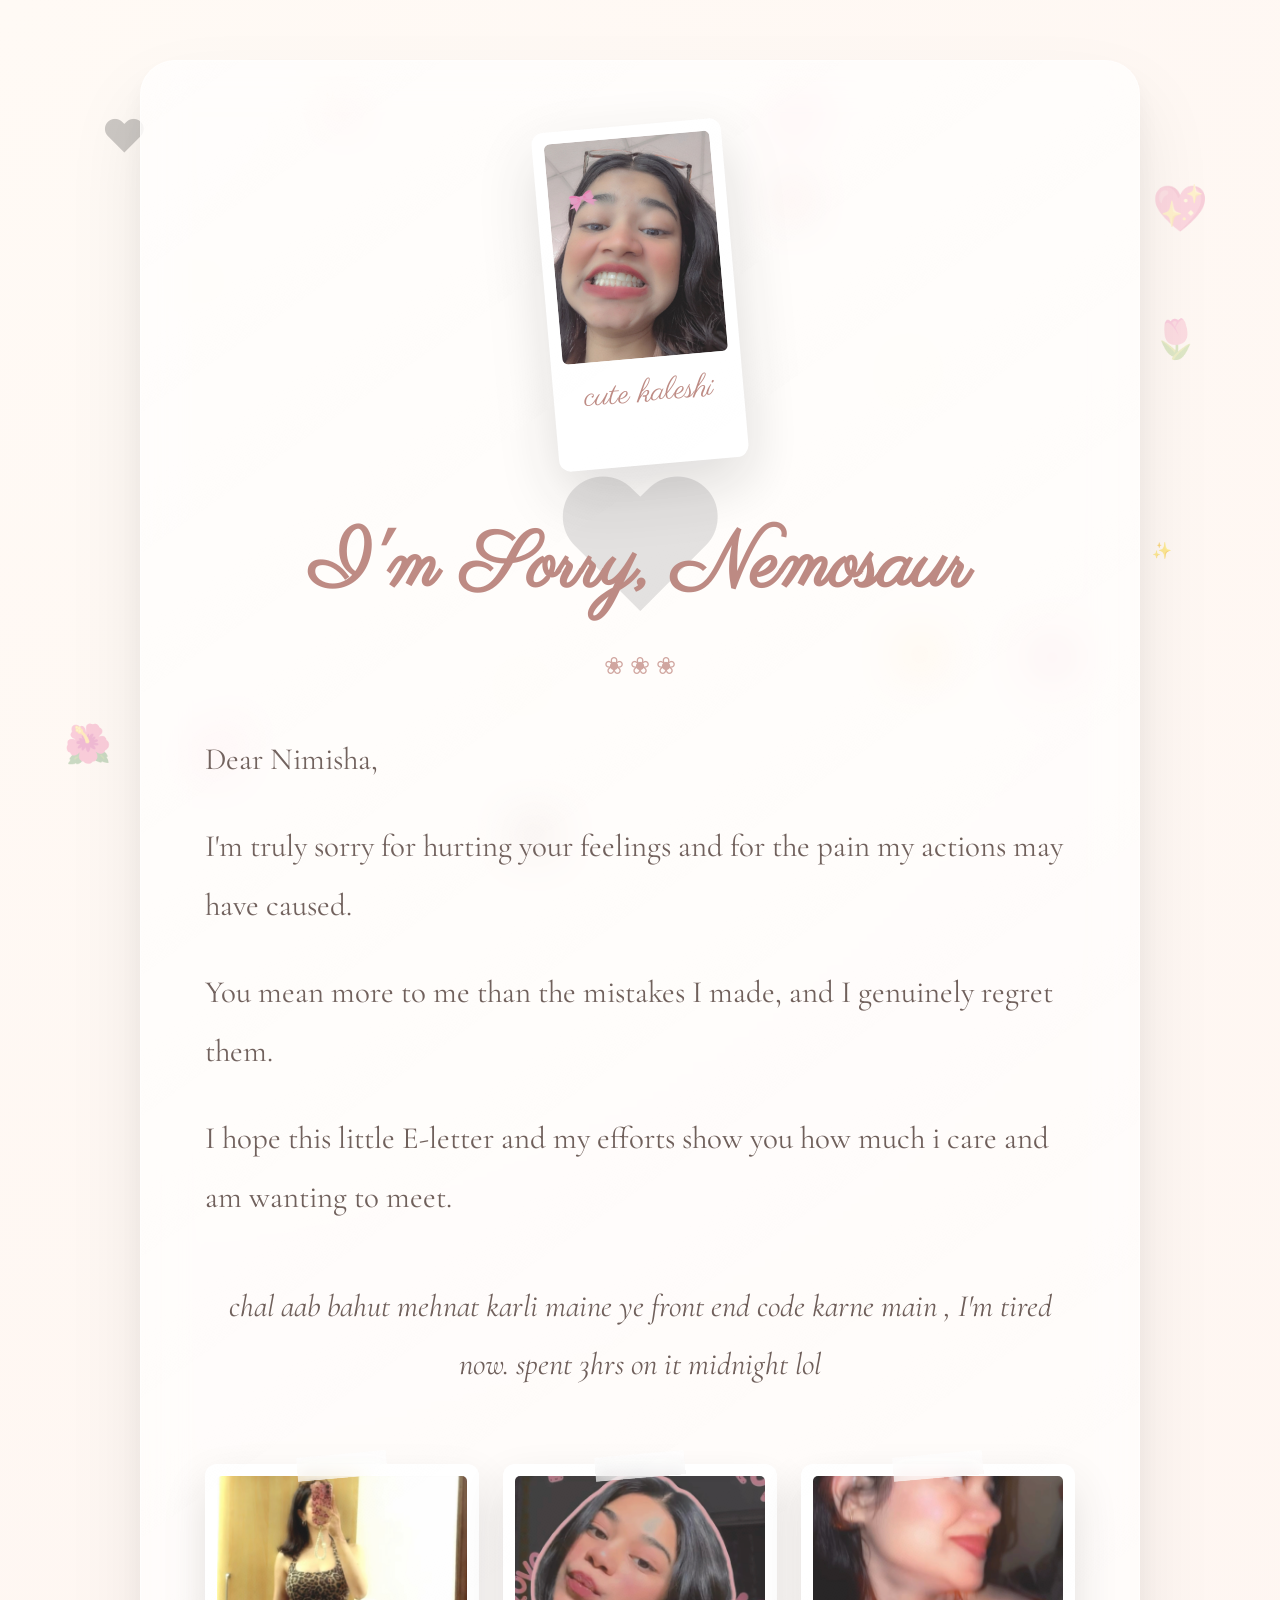
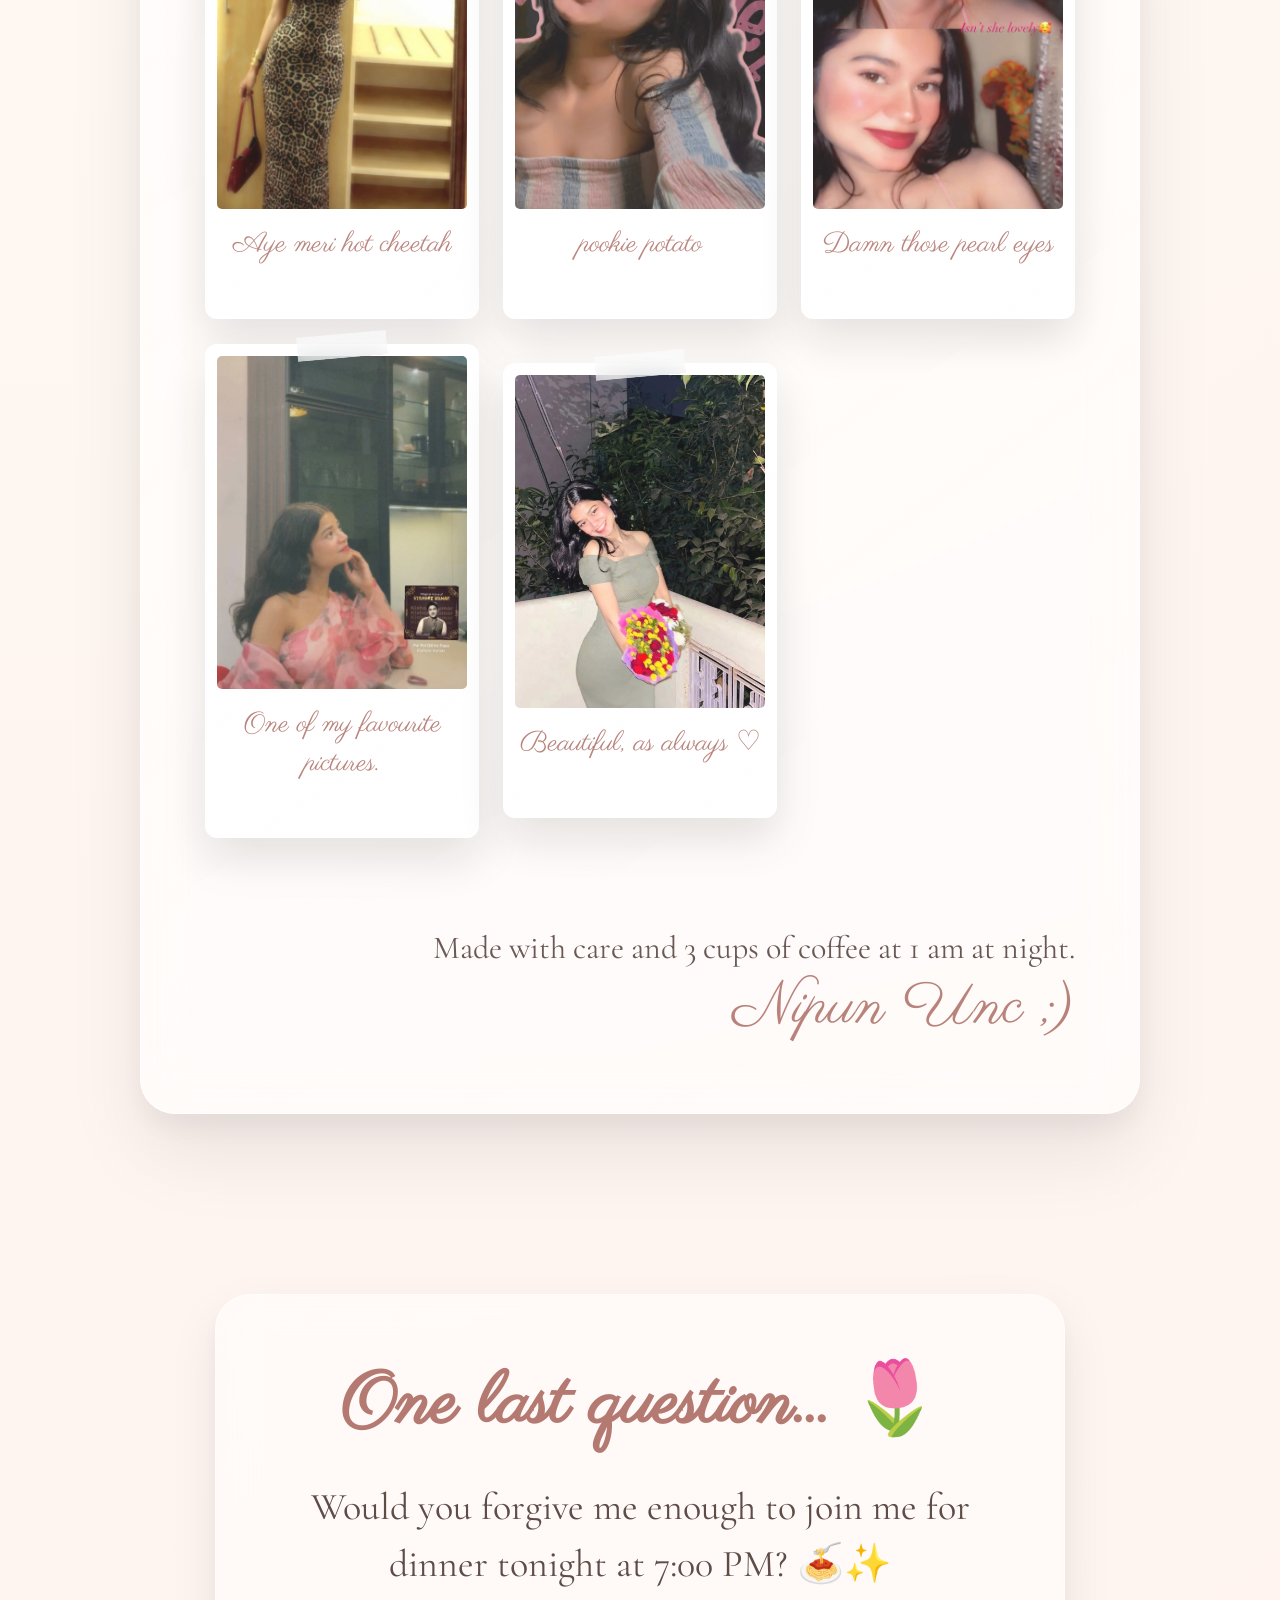
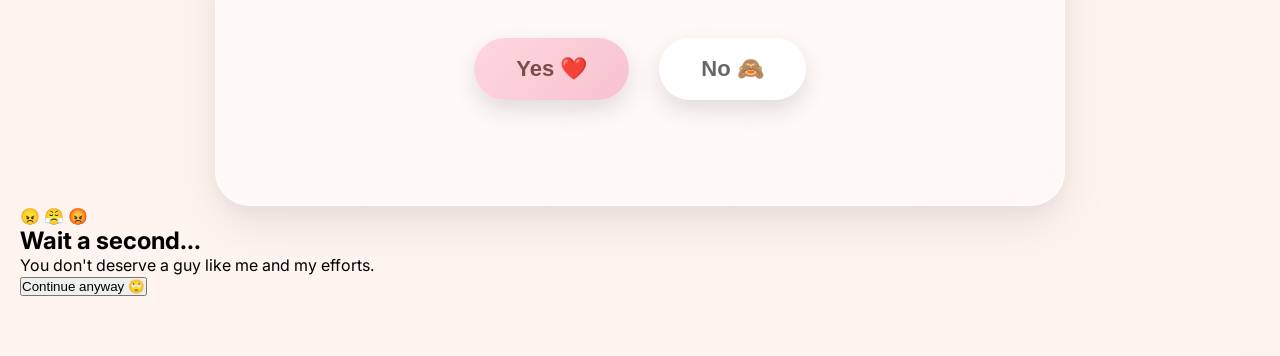
==== commit 54ecc06f: "Update index.html" ====
--- a/index.html
+++ b/index.html
@@ -4,6 +4,7 @@
 <head>
     <meta charset="UTF-8">
     <meta name="viewport" content="width=device-width, initial-scale=1.0">
+    <link rel="icon" type="image/png" href="photos/favicon.png">
     <title>I'm Sorry, Nimisha ❤️</title>
 
     <link rel="stylesheet" href="style.css">
@@ -140,7 +141,32 @@
             <button id="noBtn">No 🙈</button>
         </div>
         <div id="responseMessage"></div>
-    </section>
+    </section> 
+
+<!-- Intro Popup -->
+<div id="effortPopup" class="popup-overlay">
+
+    <div class="popup-card">
+
+        <div class="popup-emoji">
+            😠 😤 😡
+        </div>
+
+        <h2>Wait a second...</h2>
+
+        <p>
+            You don't deserve a guy like me and my efforts.
+        </p>
+
+        <button id="popupBtn">
+            Continue anyway 🙄
+        </button>
+
+    </div>
+
+</div>
+
+
 
     <!-- JavaScript Effects -->
     <script>
@@ -166,6 +192,22 @@
         //     }, 1500);
 
         // });
+
+
+const popup = document.getElementById("effortPopup");
+const popupBtn = document.getElementById("popupBtn");
+
+popupBtn.addEventListener("click", () => {
+
+    popup.style.opacity = "0";
+
+    setTimeout(() => {
+        popup.style.display = "none";
+    }, 400);
+
+});
+
+
 
 
         // Stagger photo animations
--- a/style.css
+++ b/style.css
@@ -1055,15 +1055,19 @@
 
 
 .dinner-game {
-    position: relative;
+ position: relative; 
+    overflow: hidden;
 }
 
 #noBtn {
     position: relative;
+    z-index: 100;
     transition: left .25s ease, top .25s ease, transform .3s ease;
 }
 
 #yesBtn {
+    position: relative;
+    z-index: 10;
     transform-origin: center;
     transition: transform .35s ease, box-shadow .35s ease;
 }
@@ -1072,6 +1076,3 @@
     box-shadow: 0 20px 45px rgba(247, 194, 207, .55);
 }
 
-#noBtn {
-    z-index: 100;
-}
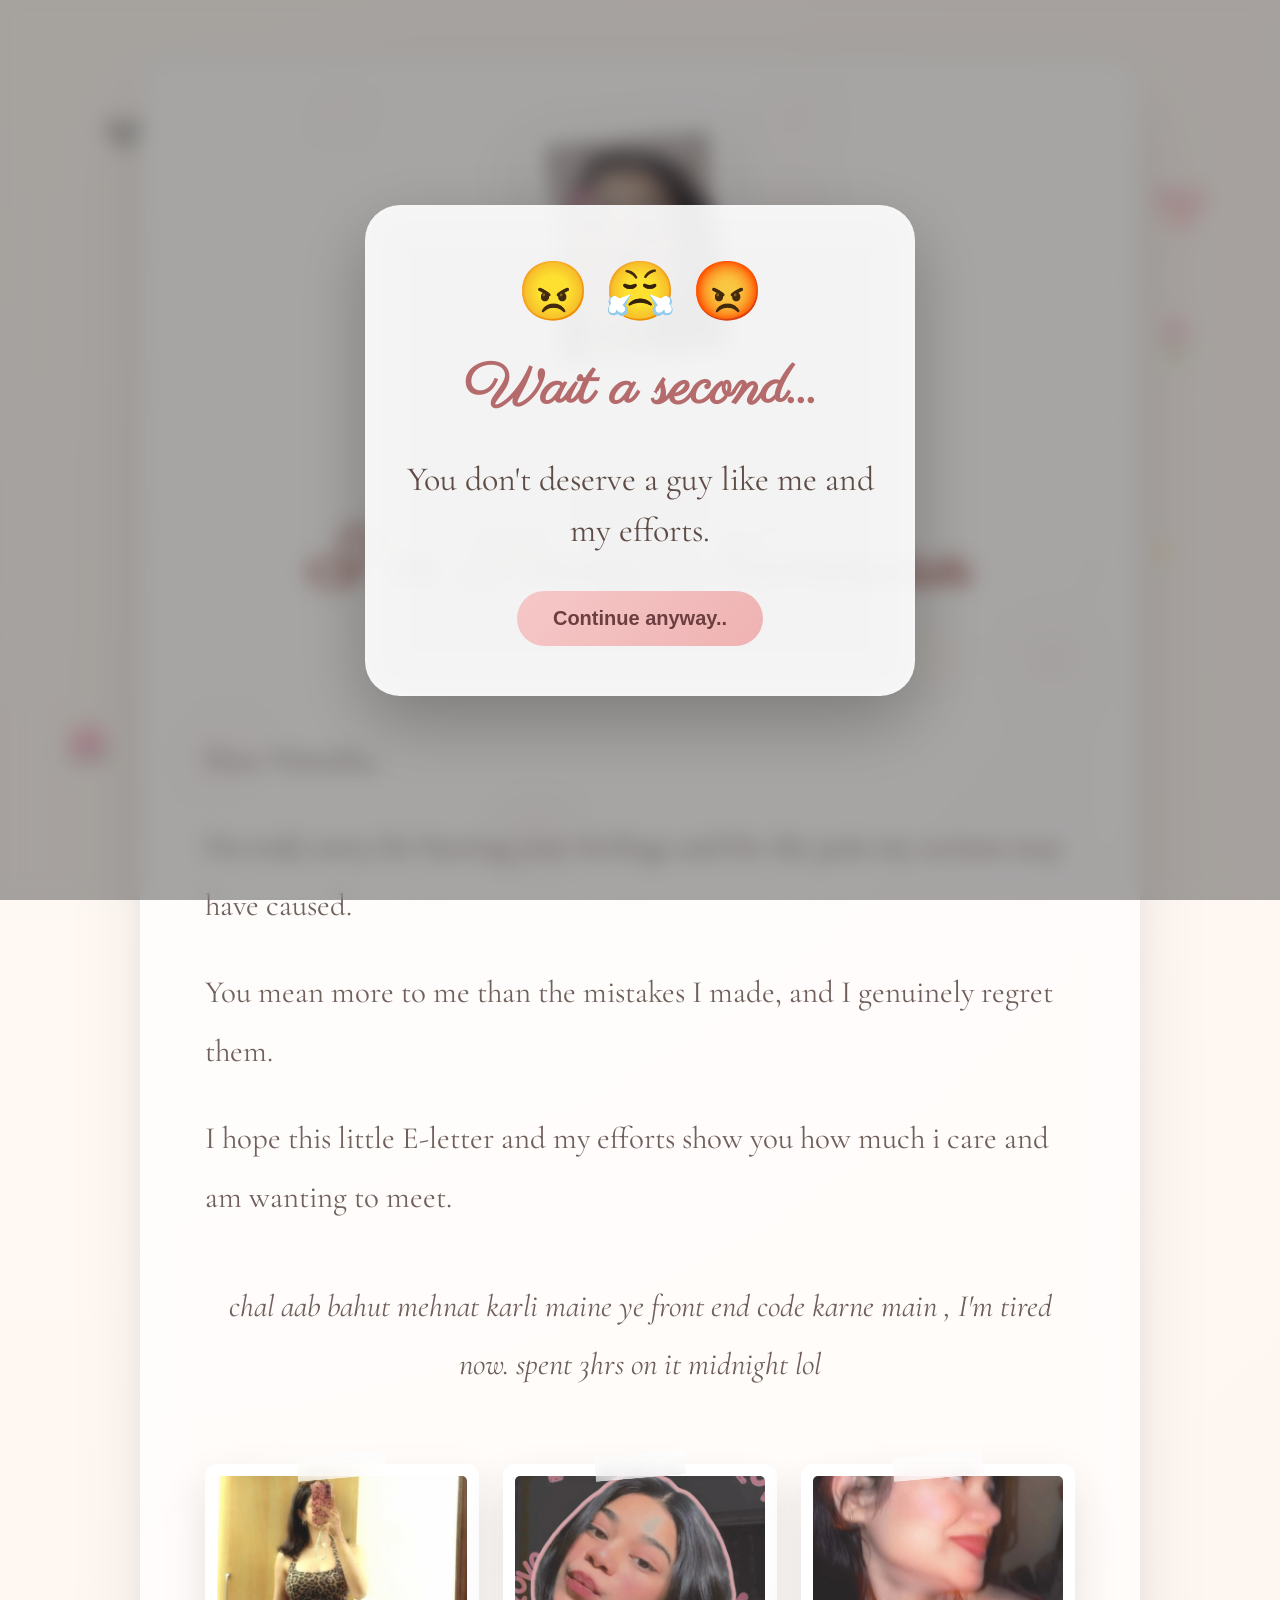
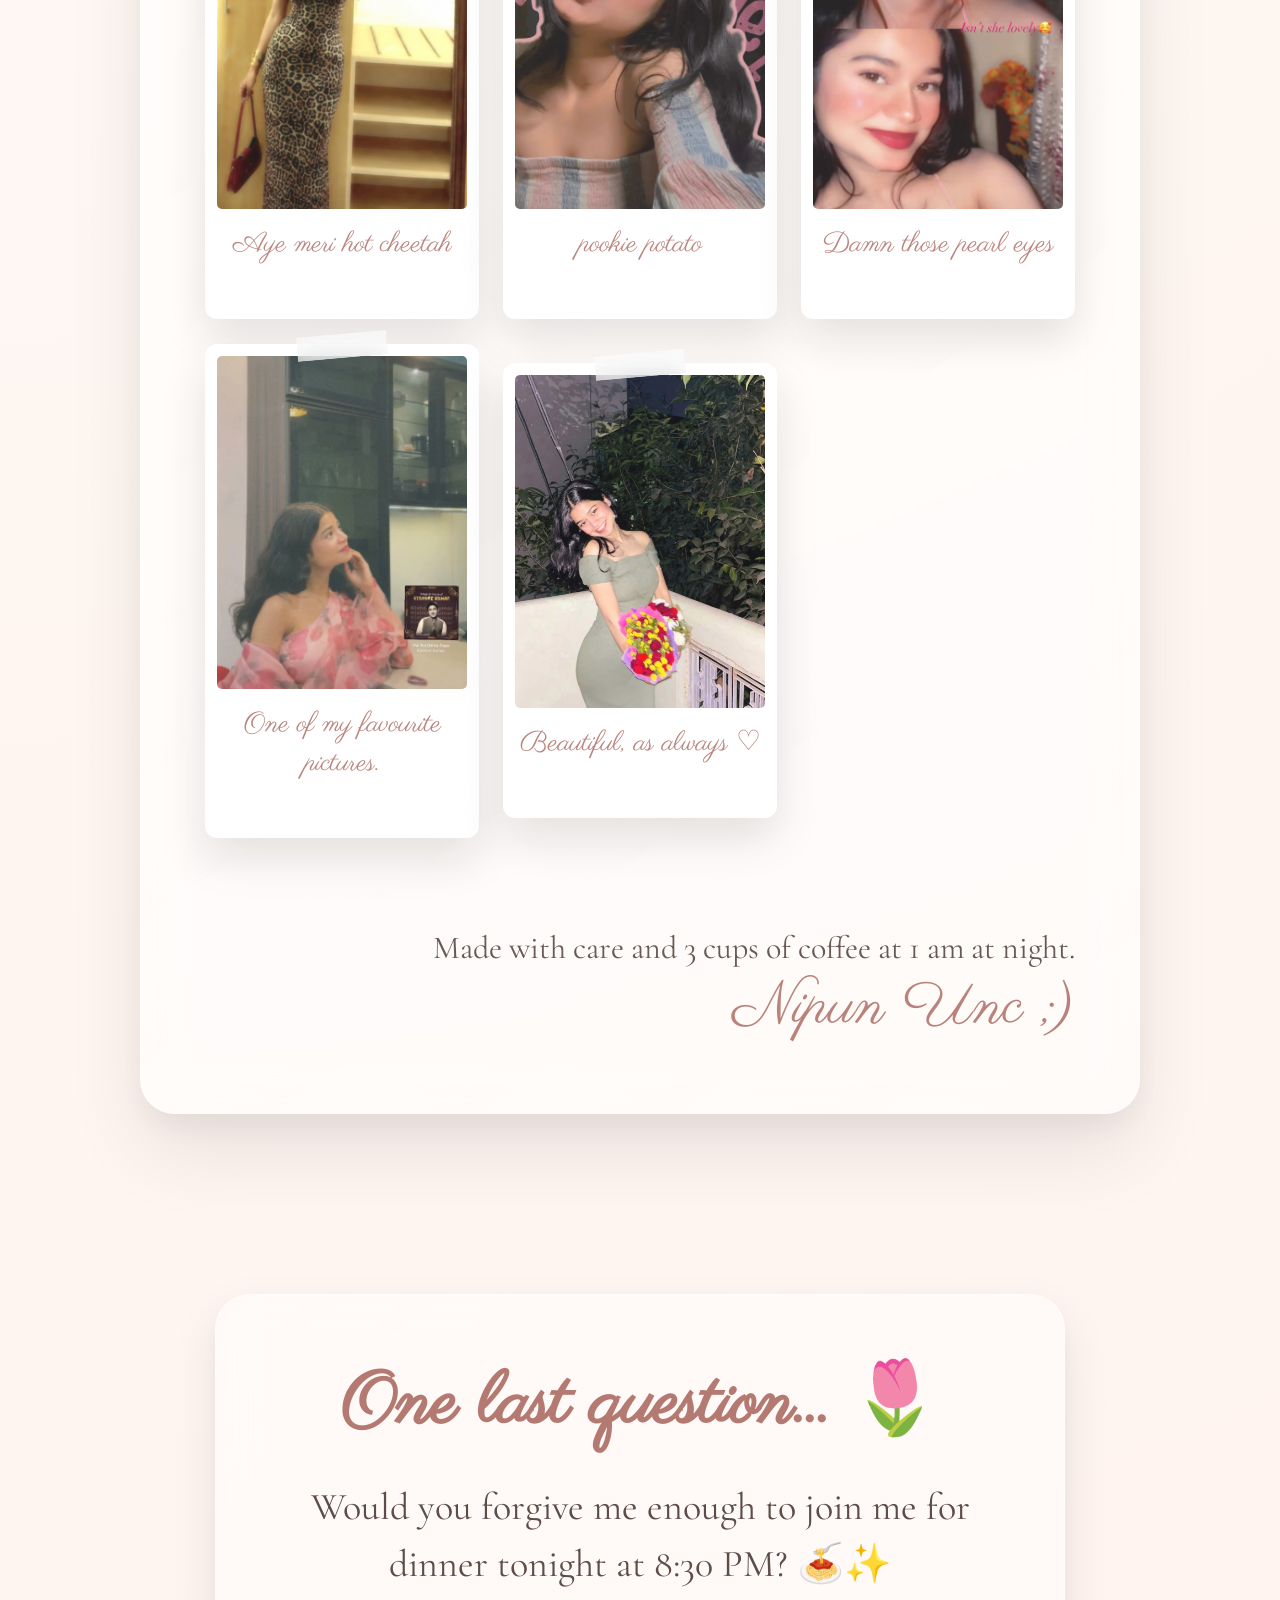
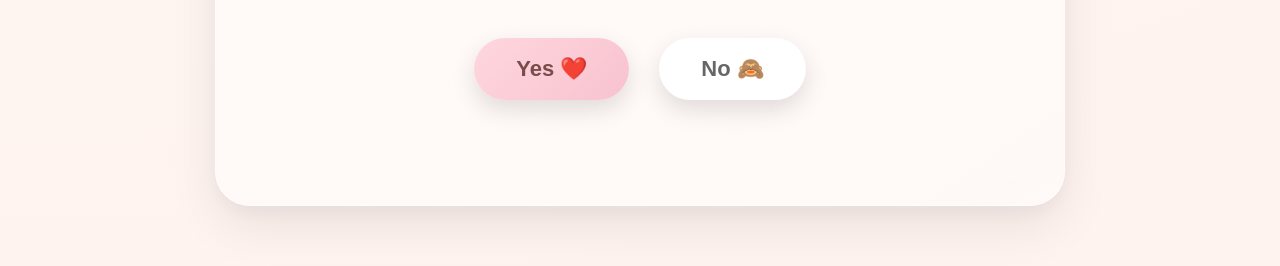
==== commit 4a6a129a: "Update index.html" ====
--- a/index.html
+++ b/index.html
@@ -134,7 +134,7 @@
     <!-- Dinner Invite Section -->
     <section class="dinner-game">
         <h2>One last question... 🌷</h2>
-        <p> Would you forgive me enough to join me for dinner tonight at 7:00 PM? 🍝✨ </p>
+        <p> Would you forgive me enough to join me for dinner tonight at 8:30 PM? 🍝✨ </p>
         <div class="game-buttons">
 
             <button id="yesBtn">Yes ❤️</button>
@@ -155,11 +155,11 @@
         <h2>Wait a second...</h2>
 
         <p>
-            You don't deserve a guy like me and my efforts.
+            You don't deserve a guy like me and my efforts. 
         </p>
 
         <button id="popupBtn">
-            Continue anyway 🙄
+            Continue anyway..
         </button>
 
     </div>
--- a/style.css
+++ b/style.css
@@ -425,6 +425,7 @@
     top: 90%;
 }
 
+
 @keyframes pulse {
 
     0%,
@@ -1076,3 +1077,153 @@
     box-shadow: 0 20px 45px rgba(247, 194, 207, .55);
 }
 
+/* pop up css */
+
+
+.popup-overlay{
+    position:fixed;
+    inset:0;
+
+    display:flex;
+    justify-content:center;
+    align-items:center;
+
+    background:rgba(0,0,0,.35);
+    backdrop-filter:blur(10px);
+
+    z-index:999999;
+
+    animation:overlayFade .4s ease;
+}
+
+.popup-card{
+    width:min(90%,550px);
+
+    padding:50px 40px;
+
+    text-align:center;
+
+    background:rgba(255,255,255,.92);
+    backdrop-filter:blur(20px);
+
+    border-radius:35px;
+
+    box-shadow:
+        0 25px 70px rgba(0,0,0,.25);
+
+    animation:popupEnter .6s ease;
+}
+
+.popup-emoji{
+    font-size:58px;
+    margin-bottom:25px;
+
+    animation:angryShake 1.2s infinite;
+}
+
+.popup-card h2{
+    font-family:'Parisienne',cursive;
+    font-size:58px;
+    color:#b56b6b;
+
+    margin-bottom:25px;
+}
+
+.popup-card p{
+    font-family:'Cormorant Garamond',serif;
+    font-size:34px;
+    line-height:1.5;
+
+    color:#5e4c47;
+
+    margin-bottom:35px;
+}
+
+#popupBtn{
+    border:none;
+    padding:16px 36px;
+
+    border-radius:999px;
+
+    background:linear-gradient(
+        135deg,
+        #f6c8c8,
+        #efb2b2
+    );
+
+    color:#6b3f3f;
+
+    font-size:20px;
+    font-weight:600;
+
+    cursor:pointer;
+
+    transition:.3s;
+}
+
+#popupBtn:hover{
+    transform:scale(1.08);
+}
+
+@keyframes angryShake{
+    0%,100%{
+        transform:translateX(0);
+    }
+
+    25%{
+        transform:translateX(-8px);
+    }
+
+    50%{
+        transform:translateX(8px);
+    }
+
+    75%{
+        transform:translateX(-8px);
+    }
+}
+
+@keyframes popupEnter{
+    from{
+        opacity:0;
+        transform:
+            translateY(40px)
+            scale(.85);
+    }
+
+    to{
+        opacity:1;
+        transform:
+            translateY(0)
+            scale(1);
+    }
+}
+
+@keyframes overlayFade{
+    from{
+        opacity:0;
+    }
+
+    to{
+        opacity:1;
+    }
+}
+
+@media(max-width:768px){
+
+    .popup-card{
+        padding:40px 25px;
+    }
+
+    .popup-card h2{
+        font-size:42px;
+    }
+
+    .popup-card p{
+        font-size:26px;
+    }
+
+    .popup-emoji{
+        font-size:44px;
+    }
+}
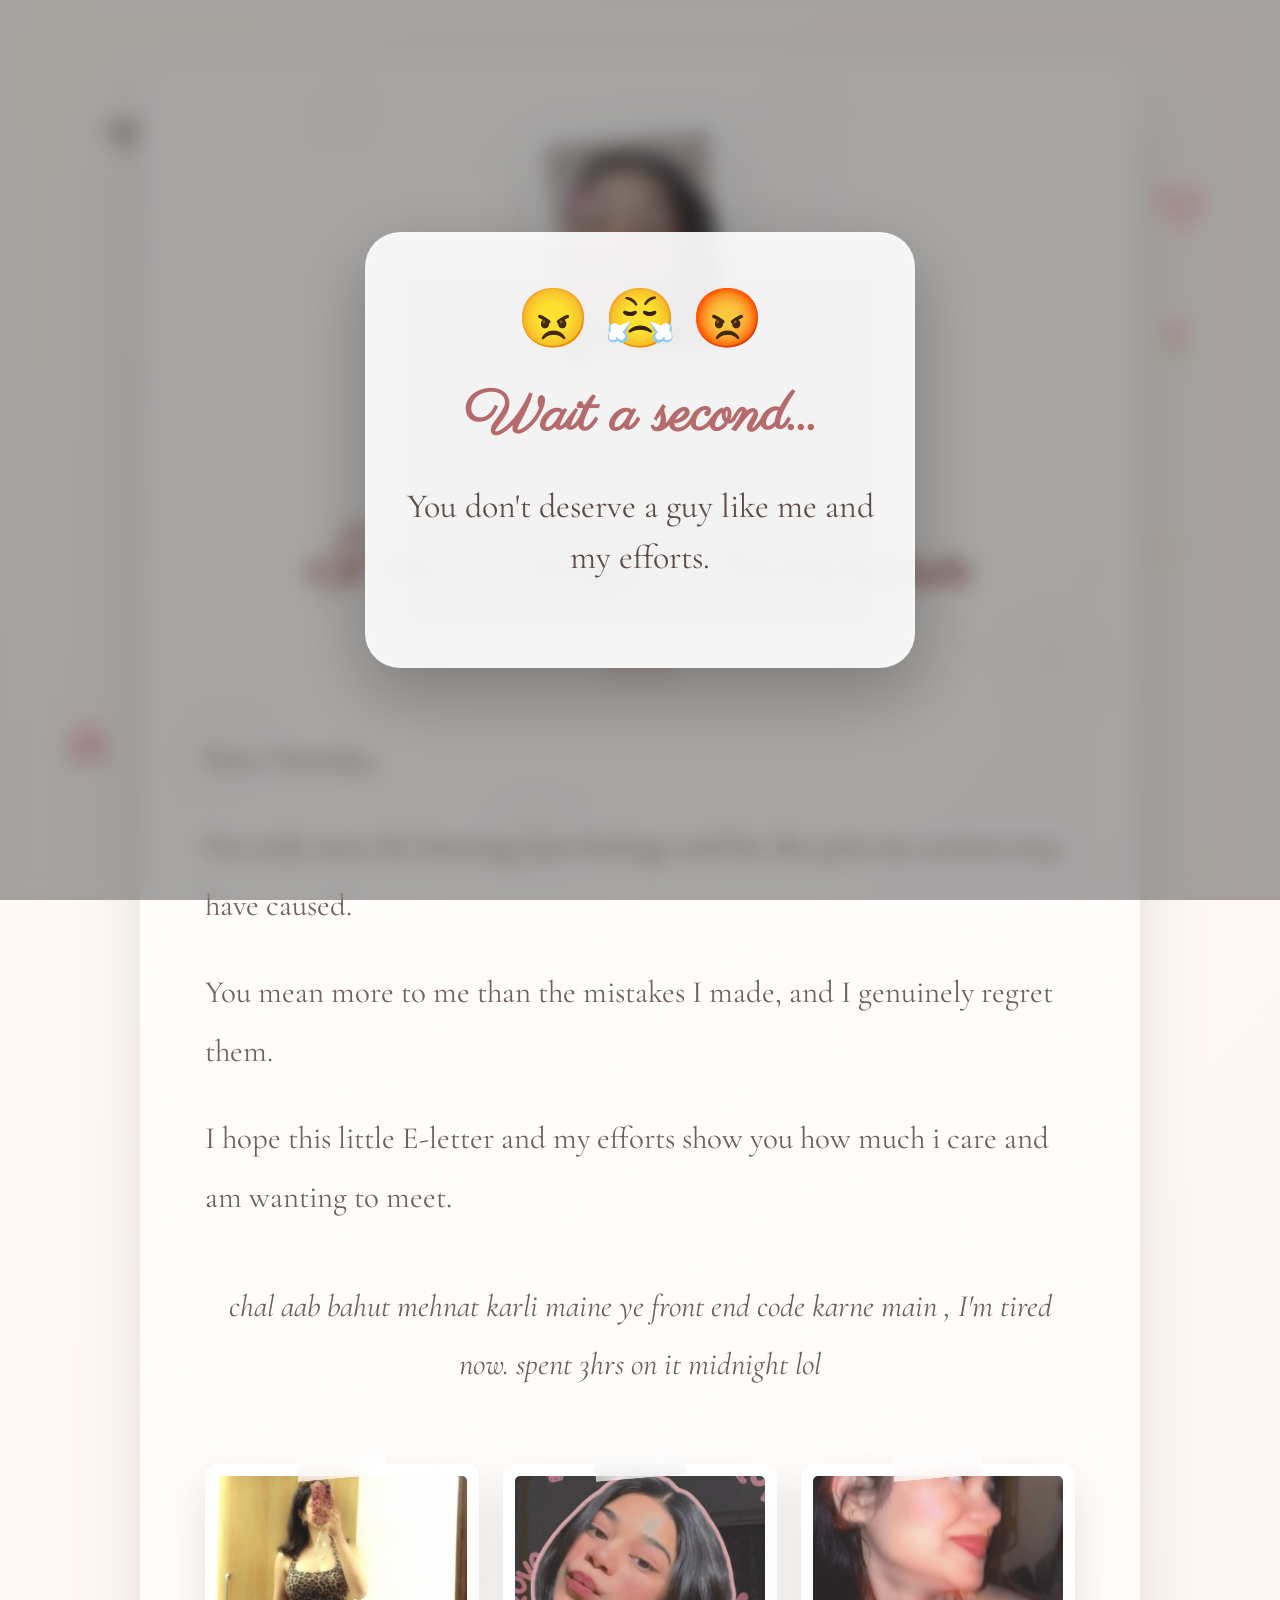
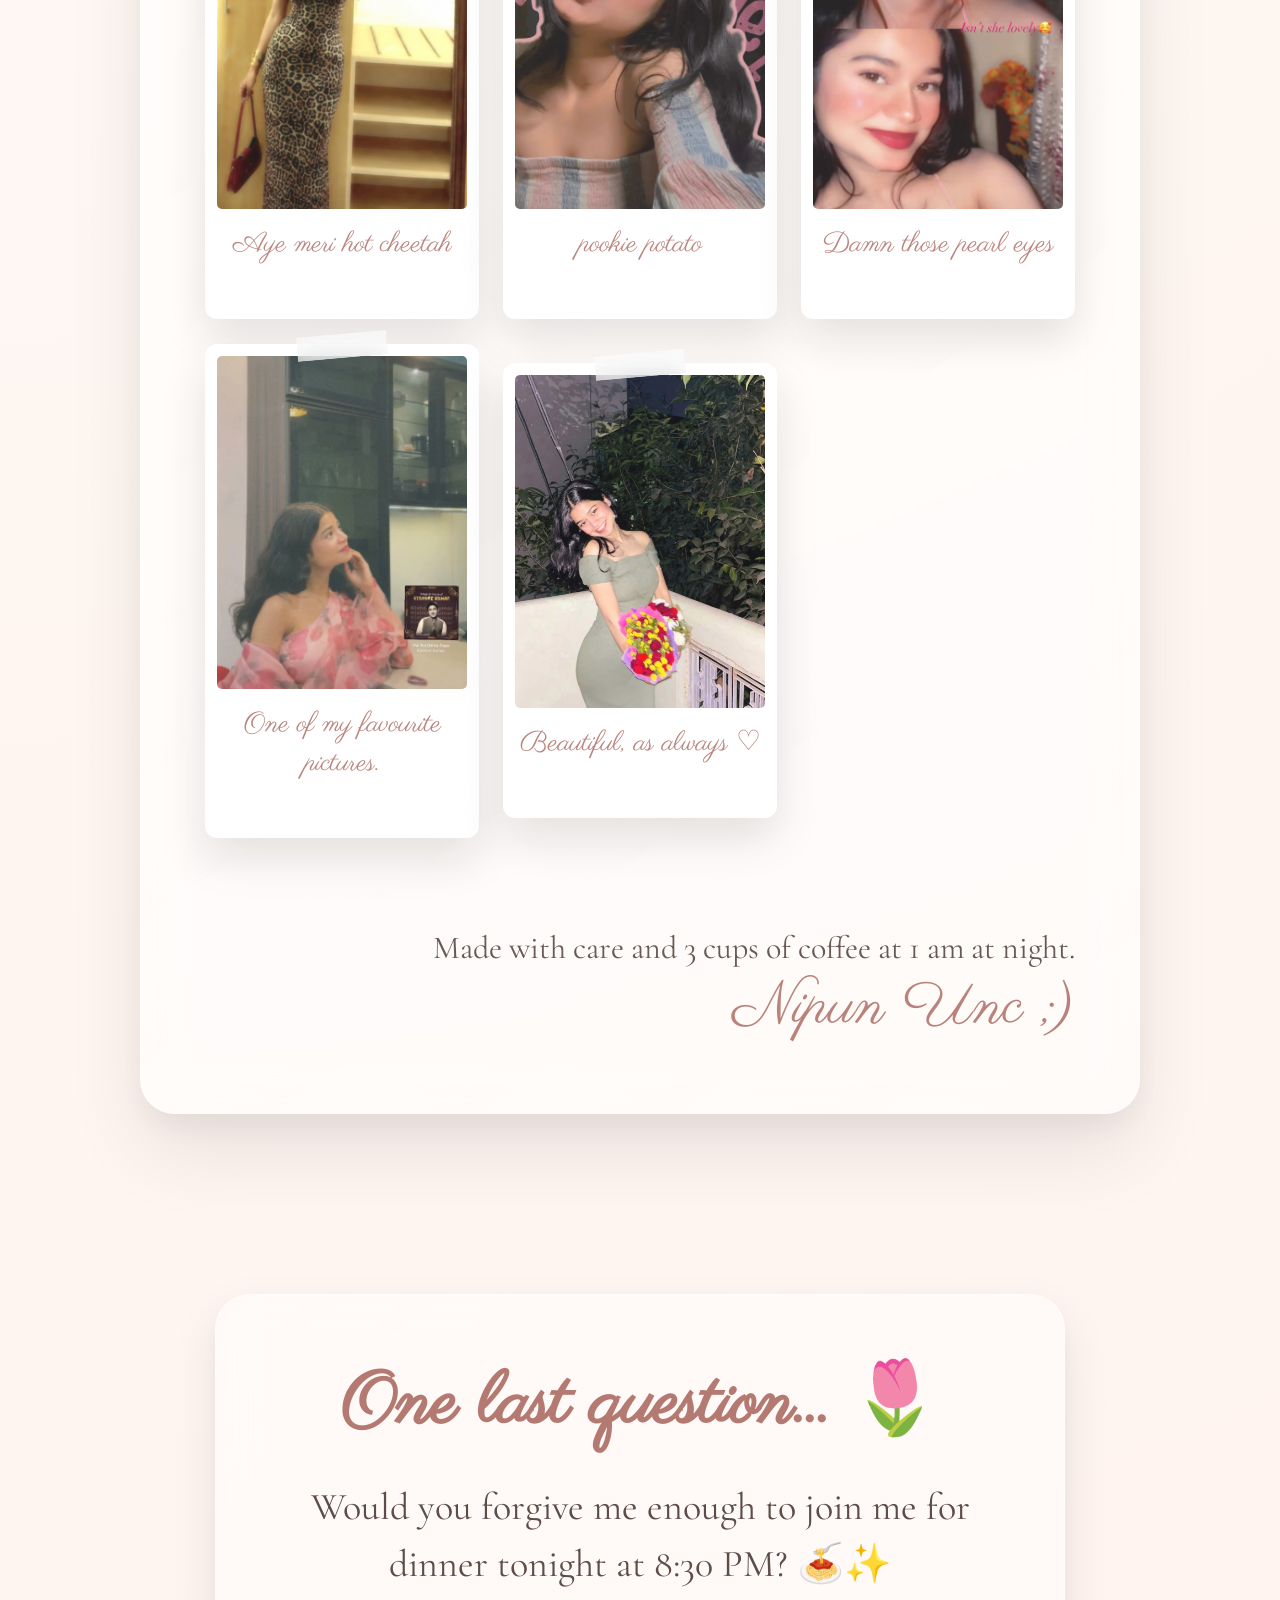
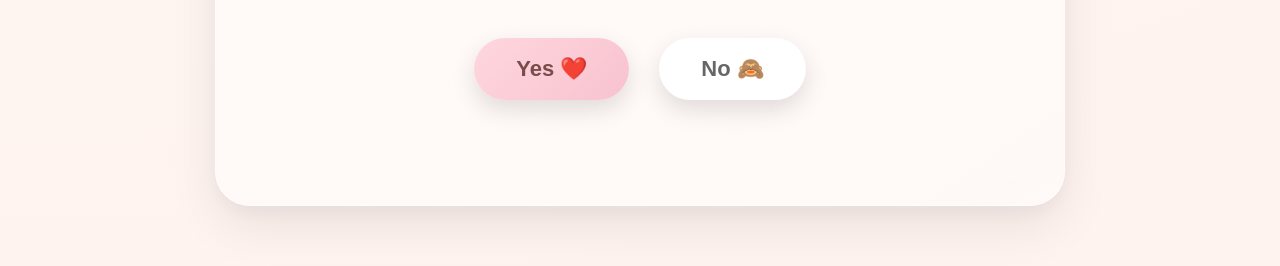
==== commit 5574861f: "Update index.html" ====
--- a/index.html
+++ b/index.html
@@ -158,9 +158,9 @@
             You don't deserve a guy like me and my efforts. 
         </p>
 
-        <button id="popupBtn">
+        <!-- <button id="popupBtn">
             Continue anyway..
-        </button>
+        </button> -->
 
     </div>
 
